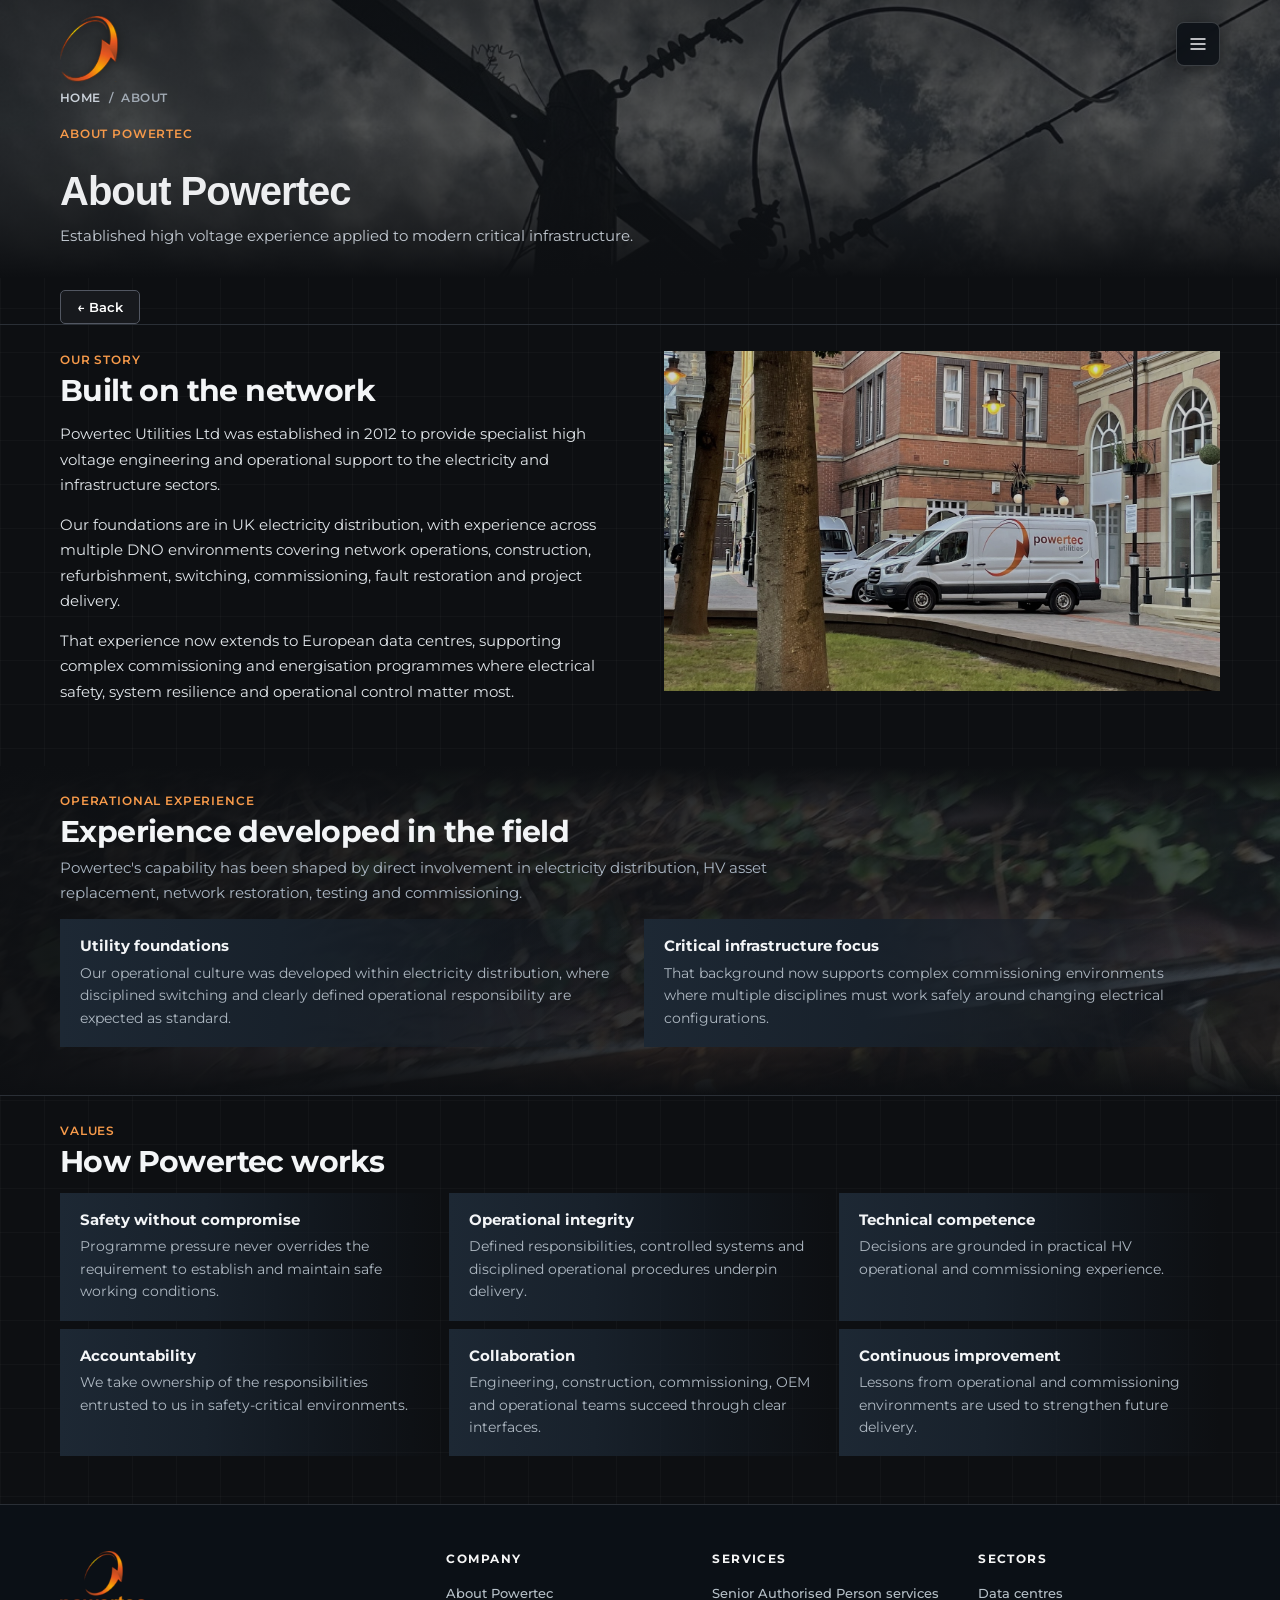
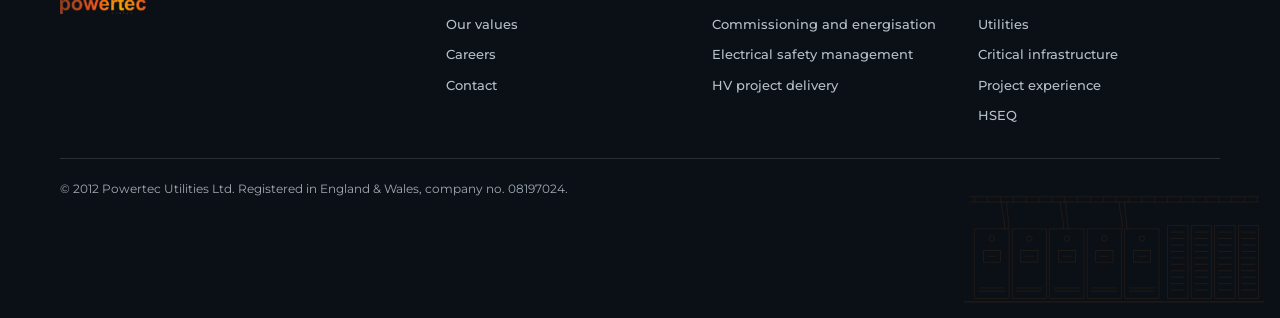
==== about.html @ 626e12c9 "Add files via upload" ====
<!DOCTYPE html>

<html lang="en-GB">
<head>
<meta charset="utf-8"/>
<meta content="width=device-width, initial-scale=1, viewport-fit=cover" name="viewport"/>
<title>About | Powertec Utilities Ltd</title>
<meta content="Powertec Utilities Ltd company profile, and values." name="description"/>
<meta content="#0D0F12" name="theme-color"/>
<link href="favicon.png" rel="icon" type="image/png"/>
<link href="https://fonts.googleapis.com" rel="preconnect"/>
<link crossorigin="" href="https://fonts.gstatic.com" rel="preconnect"/>
<link href="https://fonts.googleapis.com/css2?family=Montserrat:wght@400;500;600;700;800&amp;family=JetBrains+Mono:wght@500;700&amp;display=swap" rel="stylesheet"/>
<link href="styles.css?v=3" rel="stylesheet"/>
</head>
<body class="biz" data-page="biz-about">
<header class="site-head"><div class="wrap">
<a aria-label="Powertec home page" class="site-mark" href="index.html"><img alt="Powertec" src="mark.png"/></a>
<button aria-controls="menu" aria-expanded="false" aria-label="Open menu" class="menu-btn" id="openMenu"><svg fill="none" stroke="currentColor" stroke-width="2" viewbox="0 0 24 24"><path d="M3 6h18M3 12h18M3 18h18"></path></svg></button>
</div></header>
<div aria-label="Menu" class="menu" hidden="" id="menu" role="dialog">
<div class="top"><a aria-label="Powertec home page" class="site-mark" href="index.html"><img alt="Powertec" src="mark.png"/></a><button aria-label="Close menu" class="menu-btn" id="closeMenu"><svg fill="none" stroke="currentColor" stroke-width="2" viewbox="0 0 24 24"><path d="M5 5l14 14M19 5L5 19"></path></svg></button></div>
<nav aria-label="Main navigation"><a class="menu-primary" href="index.html">Home</a><details class="menu-group" open=""><summary>About<span aria-hidden="true" class="menu-chevron">⌄</span></summary><div class="menu-subitems"><a aria-current="page" class="menu-sub-link" href="about.html">About Powertec</a><a class="menu-sub-link" href="about.html#values">Our values</a></div></details><details class="menu-group"><summary>Services<span aria-hidden="true" class="menu-chevron">⌄</span></summary><div class="menu-subitems"><a class="menu-sub-link" href="services.html">All services</a><a class="menu-sub-link" href="services.html#sap">Senior Authorised Person services</a><a class="menu-sub-link" href="services.html#commissioning">Commissioning and energisation</a><a class="menu-sub-link" href="services.html#safety">Electrical safety management</a><a class="menu-sub-link" href="services.html#projects">HV project delivery</a></div></details><details class="menu-group"><summary>Sectors<span aria-hidden="true" class="menu-chevron">⌄</span></summary><div class="menu-subitems"><a class="menu-sub-link" href="sectors.html">Sector overview</a><a class="menu-sub-link" href="data-centres.html">Data centres and critical infrastructure</a><a class="menu-sub-link" href="utilities.html">Utilities and infrastructure</a></div></details><a class="menu-primary" href="projects.html">Project experience</a><a class="menu-primary" href="hseq.html">HSEQ</a><a class="menu-primary" href="careers.html">Careers</a><a class="menu-primary" href="contact.html">Contact</a></nav>
<p class="note">Powertec Utilities Ltd</p>
</div>
<section class="hero" style="--photo:url('overhead-01.jpg')"><span aria-hidden="true" class="orb"></span><div class="wrap">
<nav class="crumbs"><a href="index.html">Home</a><span>/</span><span>About</span></nav>
<div class="kicker orange">About Powertec</div>
<h1>About Powertec</h1>
<p class="lead">Established high voltage experience applied to modern critical infrastructure.</p>
</div></section>
<main><div class="wrap universal-back"><button aria-label="Go back to the previous page" class="back-nav" id="pageBack" type="button">← Back</button></div><section class="block"><div class="wrap"><div class="biz-split">
<div><div class="registers-intro"><div><div class="eyebrow">Our story</div><h2>Built on the network</h2></div></div>
<div class="prose"><p>Powertec Utilities Ltd was established in 2012 to provide specialist high voltage engineering and operational support to the electricity and infrastructure sectors.</p>
<p>Our foundations are in UK electricity distribution, with experience across multiple DNO environments covering network operations, construction, refurbishment, switching, commissioning, fault restoration and project delivery.</p>
<p>That experience now extends to European data centres, supporting complex commissioning and energisation programmes where electrical safety, system resilience and operational control matter most.</p></div></div>
<div><figure class="photo-band biz-photo"><img alt="Powertec Utilities vehicle on location" loading="lazy" src="brand-van.jpg"/></figure></div></div></div></section><section class="block bgfade-sec" data-bg="dno-m02.jpg,dno-n02.jpg,dno-m03.jpg,dno-n09.jpg,dno-m05.jpg"><div class="wrap"><div class="registers-intro"><div><div class="eyebrow">Operational experience</div><h2>Experience developed in the field</h2><p>Powertec's capability has been shaped by direct involvement in electricity distribution, HV asset replacement, network restoration, testing and commissioning.</p></div></div><div class="biz-grid c2"><article class="panel"><h3>Utility foundations</h3><p>Our operational culture was developed within electricity distribution, where disciplined switching and clearly defined operational responsibility are expected as standard.</p></article><article class="panel"><h3>Critical infrastructure focus</h3><p>That background now supports complex commissioning environments where multiple disciplines must work safely around changing electrical configurations.</p></article></div></div></section><div id="values"></div><section class="block"><div class="wrap"><div class="registers-intro"><div><div class="eyebrow">Values</div><h2>How Powertec works</h2></div></div><div class="biz-grid c3"><article class="panel"><h3>Safety without compromise</h3><p>Programme pressure never overrides the requirement to establish and maintain safe working conditions.</p></article><article class="panel"><h3>Operational integrity</h3><p>Defined responsibilities, controlled systems and disciplined operational procedures underpin delivery.</p></article><article class="panel"><h3>Technical competence</h3><p>Decisions are grounded in practical HV operational and commissioning experience.</p></article><article class="panel"><h3>Accountability</h3><p>We take ownership of the responsibilities entrusted to us in safety-critical environments.</p></article><article class="panel"><h3>Collaboration</h3><p>Engineering, construction, commissioning, OEM and operational teams succeed through clear interfaces.</p></article><article class="panel"><h3>Continuous improvement</h3><p>Lessons from operational and commissioning environments are used to strengthen future delivery.</p></article></div></div></section></main>
<footer class="site-foot"><div class="wrap">
<a aria-label="Powertec home page" class="foot-brand" href="index.html"><img alt="Powertec" src="logo-stack.png"/></a>
<div class="foot-links">
<div class="foot-col"><h3>Company</h3><a href="about.html">About Powertec</a><a href="about.html#values">Our values</a><a href="careers.html">Careers</a><a href="contact.html">Contact</a></div>
<div class="foot-col"><h3>Services</h3><a href="services.html#sap">Senior Authorised Person services</a><a href="services.html#commissioning">Commissioning and energisation</a><a href="services.html#safety">Electrical safety management</a><a href="services.html#projects">HV project delivery</a></div>
<div class="foot-col"><h3>Sectors</h3><a href="data-centres.html">Data centres</a><a href="utilities.html">Utilities</a><a href="sectors.html">Critical infrastructure</a><a href="projects.html">Project experience</a><a href="hseq.html">HSEQ</a></div>
</div>
<p class="foot-legal">© 2012 Powertec Utilities Ltd. Registered in England &amp; Wales, company no. 08197024.</p>
</div></footer>
<script src="site.js?v=3"></script>
</body>
</html>
---- styles.css ----
/* Powertec Isolation Control — shared styles
   Matches the Powertec Utilities site: dark charcoal-navy ground, photo backdrops that phase in, logo phase-in on the front page, copper-orange accent,
   bold uppercase headings, square menu button, bordered cards, uppercase footer nav. */
:root{
  --bg:#0B1016; --bg2:#10161E; --card:#141B24; --card2:#18212B; --line:#28313C; --line2:#3A4552;
  --text:#F3F5F7; --muted:#AEB6C0; --dim:#7D8792;
  --orange:#F58220; --orange2:#E07024; --orange-ink:#F79A4A; --orange-soft:rgba(245,130,32,.12);
  --good:#5FC98B; --good-soft:rgba(95,201,139,.12);
  --warn:#F2C14E; --warn-soft:rgba(242,193,78,.12);
  --crit:#FF7A70; --crit-soft:rgba(255,122,112,.12);
  --idle:#9AA3AD; --idle-soft:rgba(154,163,173,.12);
  --head:"Montserrat","Helvetica Neue",Helvetica,Arial,sans-serif;
  --body:"Montserrat","Helvetica Neue",Helvetica,Arial,sans-serif;
  --mono:ui-monospace,"SFMono-Regular",Menlo,Consolas,monospace;
  color-scheme:dark;
}
*{box-sizing:border-box}
html{-webkit-text-size-adjust:100%}
body{margin:0;background:var(--bg);color:var(--text);font-family:var(--body);font-size:16px;line-height:1.6}
img{max-width:100%;display:block}
a{color:inherit}
:focus-visible{outline:2px solid var(--orange);outline-offset:3px}
.wrap{max-width:1200px;margin:0 auto;padding-left:max(20px,env(safe-area-inset-left,0px));padding-right:max(20px,env(safe-area-inset-right,0px))}
h1,h2,h3{font-family:var(--head);font-weight:700;text-transform:uppercase;letter-spacing:.01em;line-height:1.08;margin:0;text-wrap:balance}
h1{font-size:clamp(34px,6vw,64px)}
h2{font-size:clamp(26px,3.6vw,38px)}
h3{font-size:19px;line-height:1.25}
p{margin:0}
.eyebrow{font-size:15px;font-weight:700;letter-spacing:.06em;text-transform:uppercase;color:var(--orange)}
.sub{font-size:clamp(19px,2.2vw,24px);font-weight:700;line-height:1.35;margin-top:22px;max-width:30ch}
.lead{color:var(--muted);max-width:60ch;margin-top:14px;font-size:17px}
.mono{font-family:var(--mono);font-size:14px;font-variant-numeric:tabular-nums}

/* header */
.site-head{position:absolute;top:0;left:0;right:0;z-index:20;padding-top:env(safe-area-inset-top,0px)}
.site-head .wrap{display:flex;justify-content:space-between;align-items:center;padding-block:22px}
.site-head .mark{width:64px;height:auto}
.menu-btn{width:56px;height:56px;display:grid;place-items:center;background:rgba(11,16,22,.82);border:1.5px solid var(--line2);cursor:pointer;color:var(--orange)}
.menu-btn:hover{border-color:var(--orange)}
.menu-btn svg{width:22px;height:22px}

/* full-screen menu */
.menu{position:fixed;inset:0;z-index:50;background:rgba(8,12,17,.97);display:flex;flex-direction:column;padding:calc(22px + env(safe-area-inset-top,0px)) max(20px,env(safe-area-inset-right,0px)) calc(28px + env(safe-area-inset-bottom,0px)) max(20px,env(safe-area-inset-left,0px));overflow-y:auto}
.menu[hidden]{display:none}
.menu .top{display:flex;justify-content:space-between;align-items:center;max-width:1200px;width:100%;margin:0 auto}
.menu .top img{width:64px}
.menu nav{max-width:1200px;width:100%;margin:40px auto 0;display:flex;flex-direction:column}
.menu nav a{display:flex;justify-content:space-between;align-items:baseline;gap:16px;text-decoration:none;font:700 clamp(22px,4vw,34px)/1.2 var(--head);text-transform:uppercase;padding:16px 0;border-bottom:1px solid var(--line)}
.menu nav a small{font:600 13px var(--mono);color:var(--dim);letter-spacing:.06em}
.menu nav a:hover,.menu nav a[aria-current="page"]{color:var(--orange)}
.menu .note{max-width:1200px;width:100%;margin:28px auto 0;color:var(--dim);font-size:14px}

/* hero */
.hero{position:relative;overflow:hidden;padding-top:calc(140px + env(safe-area-inset-top,0px));padding-bottom:72px;
  background:
    radial-gradient(120% 70% at 110% 20%,rgba(245,130,32,.16),transparent 55%),
    radial-gradient(60% 50% at -10% 100%,rgba(245,130,32,.08),transparent 60%),
    repeating-linear-gradient(90deg,rgba(255,255,255,.025) 0 2px,transparent 2px 46px),
    linear-gradient(180deg,#0E141B 0%,#0B1016 100%)}
.hero::after{content:"";position:absolute;right:-180px;top:40px;width:620px;height:620px;border-radius:50%;border:2px solid rgba(245,130,32,.18);border-left-color:transparent;border-bottom-color:transparent;transform:rotate(-20deg);pointer-events:none}
.hero .wrap{position:relative;z-index:1}
.hero.home{padding-top:calc(120px + env(safe-area-inset-top,0px));min-height:auto}
.hero .biglogo{width:min(300px,62vw);margin-bottom:40px}
.cta{display:flex;flex-direction:column;gap:16px;margin-top:34px;max-width:360px}
.btn{display:flex;align-items:center;justify-content:center;gap:14px;text-decoration:none;font:700 15px var(--head);letter-spacing:.05em;text-transform:uppercase;padding:16px 22px;border:1.5px solid transparent;cursor:pointer}
.btn.primary{background:linear-gradient(180deg,#F08A35,#D0681F);color:#fff}
.btn.primary:hover{background:linear-gradient(180deg,#F79745,#DC7428)}
.btn.ghost{border-color:var(--line2);color:var(--text);background:rgba(11,16,22,.5)}
.btn.ghost:hover{border-color:var(--orange)}
.btn svg{width:20px;height:20px;flex:none}
.chev{display:block;width:28px;margin:42px auto 0;color:var(--muted)}
.crumbs{display:flex;flex-wrap:wrap;gap:8px;font-size:13px;font-weight:700;letter-spacing:.06em;text-transform:uppercase;color:var(--dim);margin-bottom:18px}
.crumbs a{text-decoration:none;color:var(--muted)}
.crumbs a:hover{color:var(--orange)}

/* sections + cards */
section.block{padding-block:72px;border-top:1px solid var(--line)}
section.block.alt{background:var(--bg2)}
.block-head{margin-bottom:36px}
.block-head h2{margin-top:10px}
.cards{display:grid;grid-template-columns:repeat(2,minmax(0,1fr));gap:20px}
.card{background:var(--card);border:1px solid var(--line);padding:30px;display:grid;grid-template-columns:auto minmax(0,1fr);gap:24px;text-decoration:none;transition:border-color .2s}
a.card:hover{border-color:var(--orange)}
.card .ico{width:64px;height:64px;color:var(--orange)}
.card h3{margin-bottom:12px}
.card p{color:var(--muted);font-size:15px}
.card .more{display:inline-flex;align-items:center;gap:12px;margin-top:18px;color:var(--orange);font:700 14px var(--head);letter-spacing:.06em;text-transform:uppercase}
.card .more svg{width:20px}
.card .n{font:600 13px var(--mono);color:var(--dim);margin-top:6px}
.trio{display:grid;grid-template-columns:repeat(4,minmax(0,1fr));gap:20px}
.trio div{text-align:center}
.trio svg{width:56px;height:56px;color:var(--orange);margin:0 auto 14px}
.trio b{display:block;font:700 14px var(--head);letter-spacing:.06em;text-transform:uppercase}
.trio p{color:var(--muted);font-size:14px;margin-top:6px}
.stats{display:grid;grid-template-columns:repeat(3,minmax(0,1fr));gap:0;border:1px solid var(--line);margin-top:44px;background:rgba(20,27,36,.6)}
.stats div{padding:20px 22px;border-right:1px solid var(--line);border-bottom:1px solid var(--line)}
.stats div:nth-child(3n){border-right:0}
.stats div:nth-last-child(-n+3){border-bottom:0}
.stats b{display:block;font:700 34px var(--head);font-variant-numeric:tabular-nums;color:var(--text)}
.stats b.hot{color:var(--orange)}
.stats span{font-size:13px;font-weight:700;letter-spacing:.05em;text-transform:uppercase;color:var(--muted)}
.example{display:inline-block;margin-top:18px;font-size:12px;font-weight:700;letter-spacing:.08em;text-transform:uppercase;color:var(--warn);border:1px solid rgba(242,193,78,.4);padding:5px 10px}

/* trackers */
.toolbar{display:flex;flex-wrap:wrap;gap:12px;align-items:center;margin-bottom:16px}
.search{flex:1 1 260px;min-width:0;display:flex;align-items:center;gap:10px;background:var(--card);border:1px solid var(--line2);padding:12px 14px}
.search:focus-within{border-color:var(--orange)}
.search svg{width:18px;color:var(--dim);flex:none}
.search input{flex:1;min-width:0;background:transparent;border:0;outline:0;color:var(--text);font:500 15px var(--body)}
.search input::placeholder{color:var(--dim)}
.filters{display:flex;flex-wrap:wrap;gap:8px}
.filters button{background:transparent;color:var(--muted);border:1px solid var(--line2);padding:9px 14px;font:700 12px var(--head);letter-spacing:.06em;text-transform:uppercase;cursor:pointer}
.filters button[aria-pressed="true"]{background:var(--orange);border-color:var(--orange);color:#fff}
.count{color:var(--dim);font-size:13px;font-weight:700;letter-spacing:.05em;text-transform:uppercase;margin-bottom:10px}
.tablebox{border:1px solid var(--line);overflow-x:auto;background:var(--card)}
table{width:100%;border-collapse:collapse;font-size:15px}
th{text-align:left;font:700 12px var(--head);letter-spacing:.08em;text-transform:uppercase;color:var(--orange);background:var(--card2);padding:14px 16px;white-space:nowrap;border-bottom:1px solid var(--line)}
td{padding:14px 16px;border-top:1px solid var(--line);vertical-align:top;color:var(--muted)}
td:first-child a{color:var(--text);font-weight:700;text-decoration:none}
tbody tr{cursor:pointer}
tbody tr:hover td{background:rgba(245,130,32,.06)}
td.go{text-align:right;white-space:nowrap}
td.go span{color:var(--orange);font:700 13px var(--head);letter-spacing:.06em;text-transform:uppercase}
.empty{text-align:center;padding:32px;color:var(--dim)}
.chip{display:inline-flex;align-items:center;gap:7px;font:700 12px var(--head);letter-spacing:.05em;text-transform:uppercase;padding:4px 10px;white-space:nowrap;border:1px solid currentColor}
.chip::before{content:"";width:7px;height:7px;border-radius:50%;background:currentColor}
.s-good{color:var(--good);background:var(--good-soft)}
.s-hot{color:var(--orange-ink);background:var(--orange-soft)}
.s-warn{color:var(--warn);background:var(--warn-soft)}
.s-crit{color:var(--crit);background:var(--crit-soft)}
.s-idle{color:var(--idle);background:var(--idle-soft)}
.sys{font:700 12px var(--mono);padding:2px 7px;border:1px solid currentColor}
.sys.hv{color:var(--crit)} .sys.lv{color:#7DB7F0}

/* record */
.rec-head{display:flex;justify-content:space-between;align-items:flex-start;gap:18px;flex-wrap:wrap}
.rec-id{font:700 15px var(--mono);color:var(--orange);margin-bottom:10px}
.rec-grid{display:grid;grid-template-columns:minmax(0,1.6fr) minmax(0,1fr);gap:24px}
.fields{display:grid;grid-template-columns:repeat(2,minmax(0,1fr));border:1px solid var(--line);background:var(--card);margin:0}
.field{padding:16px 20px;border-bottom:1px solid var(--line);min-width:0}
.field:nth-child(odd){border-right:1px solid var(--line)}
.field.wide{grid-column:1/-1;border-right:0}
.field dt{font:700 12px var(--head);letter-spacing:.08em;text-transform:uppercase;color:var(--orange)}
.field dd{margin:6px 0 0;color:var(--text);overflow-wrap:anywhere}
.side{display:flex;flex-direction:column;gap:20px}
.panel{background:var(--card);border:1px solid var(--line);padding:22px}
.panel h3{font-size:15px;margin-bottom:14px;color:var(--orange)}
.panel p{color:var(--muted);font-size:15px}
.links{display:flex;flex-wrap:wrap;gap:8px}
.links a,.links span{font:600 13px var(--mono);text-decoration:none;border:1px solid var(--line2);padding:6px 10px;color:var(--text)}
.links a:hover{border-color:var(--orange);color:var(--orange)}
.links span{color:var(--dim)}
.log{list-style:none;margin:0;padding:0;display:flex;flex-direction:column;gap:14px}
.log li{display:grid;grid-template-columns:auto minmax(0,1fr);gap:14px;font-size:15px;color:var(--muted)}
.log time{font:600 13px var(--mono);color:var(--orange-ink);white-space:nowrap;padding-top:2px}
.hooktag{border:1.5px dashed var(--orange);background:var(--orange-soft);padding:16px}
.hooktag b{display:block;font:700 12px var(--mono);letter-spacing:.12em;color:var(--orange);margin-bottom:8px}
.hooktag div{display:flex;justify-content:space-between;gap:10px;padding-block:6px;border-top:1px dotted var(--line2);font-size:14px}
.hooktag div span:first-child{color:var(--muted)}
.back{display:inline-flex;align-items:center;gap:10px;margin-top:32px;color:var(--orange);text-decoration:none;font:700 14px var(--head);letter-spacing:.06em;text-transform:uppercase}

/* schematic */
.sld{border:1px solid var(--line);background:var(--card);overflow-x:auto}
.sld svg{display:block;min-width:760px;width:100%;height:auto}
.sld .w{stroke:#D6DCE2;fill:none;stroke-width:1.6}
.sld .bus{stroke:var(--orange);stroke-width:5;stroke-linecap:round}
.sld .bx,.sld .cb{fill:var(--card);stroke:#D6DCE2;stroke-width:1.6}
.sld .ld{fill:var(--card2);stroke:var(--dim);stroke-width:1.2;stroke-dasharray:4 3}
.sld text{fill:var(--text);font-family:var(--body);font-size:12px}
.sld .t-q{fill:var(--muted);font-size:11px}
.sld .t-b{font-weight:700;font-size:13px}
.legend{display:flex;flex-wrap:wrap;gap:22px;margin-top:16px;color:var(--muted);font-size:14px}
.legend span{display:inline-flex;align-items:center;gap:10px}

/* implementation plan */
.barbox{overflow-x:auto;margin-bottom:36px}
.phasebar{display:grid;grid-template-columns:repeat(9,minmax(112px,1fr));border:1px solid var(--line);background:var(--card)}
.phasebar a{display:flex;flex-direction:column;gap:4px;padding:16px;text-decoration:none;border-right:1px solid var(--line);position:relative}
.phasebar a:last-child{border-right:0}
.phasebar a::after{content:"";position:absolute;left:0;right:0;bottom:0;height:3px;background:var(--orange);opacity:.35}
.phasebar a:hover::after{opacity:1}
.phasebar b{font:700 26px var(--head);color:var(--orange);line-height:1}
.phasebar span{font:700 13px var(--head);letter-spacing:.05em;text-transform:uppercase}
.phasebar small{font:600 12px var(--mono);color:var(--dim)}
.phases{display:flex;flex-direction:column;gap:20px}
.phase{display:grid;grid-template-columns:88px minmax(0,1fr);background:var(--card);border:1px solid var(--line);scroll-margin-top:24px}
.pnum{display:flex;align-items:flex-start;justify-content:center;padding-top:24px;font:700 44px var(--head);color:var(--orange);border-right:1px solid var(--line);background:var(--card2)}
.pbody{padding:24px 28px;min-width:0}
.pmeta{display:flex;flex-wrap:wrap;gap:8px 20px;font:600 13px var(--mono);color:var(--dim);margin-bottom:8px}
.pbody h3{font-size:22px}
.aim{color:var(--text);margin-top:8px;font-size:17px}
.pcols{display:grid;grid-template-columns:minmax(0,1.6fr) minmax(0,1fr);gap:28px;margin-top:20px}
.pcols h4{margin:0 0 10px;font:700 12px var(--head);letter-spacing:.08em;text-transform:uppercase;color:var(--orange)}
.pcols ul{margin:0;padding:0;list-style:none;display:flex;flex-direction:column;gap:8px}
.pcols li{position:relative;padding-left:18px;color:var(--muted);font-size:15px}
.pcols li::before{content:"";position:absolute;left:0;top:.62em;width:8px;height:2px;background:var(--orange)}
.gate{margin-top:20px;padding:14px 16px;border:1px solid rgba(245,130,32,.4);background:var(--orange-soft);color:var(--text);font-size:15px}
.gate b{display:block;font:700 12px var(--head);letter-spacing:.1em;text-transform:uppercase;color:var(--orange);margin-bottom:4px}
.ready-head{display:flex;justify-content:space-between;align-items:center;gap:16px;flex-wrap:wrap;margin-bottom:16px}
#readyCount{font:700 14px var(--head);letter-spacing:.06em;text-transform:uppercase;color:var(--muted)}
#readyCount.done{color:var(--good)}
.checks{list-style:none;margin:0;padding:0;display:grid;grid-template-columns:repeat(2,minmax(0,1fr));gap:10px}
.checks label{display:flex;gap:14px;align-items:flex-start;background:var(--card);border:1px solid var(--line);padding:14px 16px;cursor:pointer}
.checks label:hover{border-color:var(--line2)}
.checks input{width:20px;height:20px;margin:2px 0 0;accent-color:var(--orange);flex:none}
.checks input:checked + span{color:var(--muted);text-decoration:line-through;text-decoration-color:var(--orange)}
.two{display:grid;grid-template-columns:repeat(2,minmax(0,1fr));gap:36px}
.tablebox.plain tbody tr{cursor:default}
.tablebox.plain tbody tr:hover td{background:none}
@media (max-width:820px){.two{grid-template-columns:1fr}.pcols{grid-template-columns:1fr;gap:18px}.checks{grid-template-columns:1fr}}
@media (max-width:640px){.phase{grid-template-columns:1fr}.pnum{justify-content:flex-start;padding:14px 20px;border-right:0;border-bottom:1px solid var(--line);font-size:30px}.pbody{padding:20px}}

/* system procedure */
.steps-list{list-style:none;margin:0;padding:0;display:flex;flex-direction:column;gap:12px}
.steps-list li{display:grid;grid-template-columns:32px minmax(0,1fr);gap:12px;color:var(--muted);font-size:15px;padding-left:0}
.steps-list li::before{content:none}
.sn{display:grid;place-items:center;width:28px;height:28px;border:1.5px solid var(--orange);color:var(--orange);font:700 13px var(--mono)}
.site-note{color:var(--text);font-size:15px;border-left:3px solid var(--orange);padding:4px 0 4px 14px}
.routines{display:grid;grid-template-columns:repeat(3,minmax(0,1fr));gap:20px}
.mini{margin:0;padding-left:20px;display:flex;flex-direction:column;gap:8px;color:var(--muted);font-size:15px}
.mini li::marker{color:var(--orange);font-weight:700}
.plink{color:var(--orange);font-family:var(--mono);text-decoration:none;border-bottom:1px solid currentColor}
@media (max-width:980px){.routines{grid-template-columns:repeat(2,minmax(0,1fr))}}
@media (max-width:640px){.routines{grid-template-columns:1fr}}

/* footer */
.site-foot{border-top:1px solid var(--line);padding-block:28px calc(28px + env(safe-area-inset-bottom,0px));background:var(--bg)}
.site-foot .wrap{display:flex;justify-content:space-between;align-items:center;gap:20px;flex-wrap:wrap}
.foot-brand{display:flex;align-items:center;gap:10px;text-decoration:none}
.foot-brand img{width:38px}
.foot-brand b{font:700 20px var(--head);color:var(--orange);letter-spacing:-.01em;line-height:1}
.foot-brand small{display:block;font-size:11px;color:var(--muted);font-weight:600}
.foot-nav{display:flex;flex-wrap:wrap;gap:6px 22px}
.foot-nav a{text-decoration:none;font:700 12px var(--head);letter-spacing:.06em;text-transform:uppercase;color:var(--muted)}
.foot-nav a:hover{color:var(--orange)}
.foot-legal{width:100%;color:var(--dim);font-size:12px;padding-top:14px;border-top:1px solid var(--line)}

@media (max-width:820px){
  .cards{grid-template-columns:1fr}
  .trio{grid-template-columns:repeat(2,minmax(0,1fr));row-gap:30px}
  .rec-grid{grid-template-columns:1fr}
  .stats{grid-template-columns:repeat(2,minmax(0,1fr))}
  .stats div{border-right:1px solid var(--line)!important;border-bottom:1px solid var(--line)!important}
  .stats div:nth-child(2n){border-right:0!important}
  .stats div:nth-last-child(-n+2){border-bottom:0!important}
}
@media (max-width:640px){
  .card{grid-template-columns:1fr;gap:16px;padding:24px}
  .fields{grid-template-columns:1fr}
  .field:nth-child(odd){border-right:0}
  .tablebox{border:0;background:none;overflow:visible}
  table,thead,tbody,tr,td{display:block}
  thead{display:none}
  tbody{display:grid;gap:12px}
  tbody tr{background:var(--card);border:1px solid var(--line);padding:12px 16px}
  td{border:0;padding:5px 0;display:grid;grid-template-columns:112px minmax(0,1fr);gap:10px}
  td::before{content:attr(data-label);font:700 11px var(--head);letter-spacing:.08em;text-transform:uppercase;color:var(--orange);padding-top:3px}
  td.go{text-align:left;grid-template-columns:1fr;padding-top:8px}
  td.go::before{content:none}
  tbody tr:hover td{background:none}
}
@media (prefers-reduced-motion:reduce){*{transition:none!important}}

/* =========================================================
   PHOTOS AND PHASE-IN (as on the Powertec Utilities site)
   Each page sets its own photo through --photo. The photo fades in behind a dark
   gradient; on the front page the logo, headline and text then phase in one after another.
   ========================================================= */
.hero{--photo:url("hero.jpg")}
body[data-page="keys"] .hero,body[data-page="info"] .hero{--photo:url("banner-keys.jpg")}
body[data-page="ptw"] .hero,body[data-page="sft"] .hero,body[data-page="record"] .hero{--photo:url("banner-permits.jpg")}
body[data-page="loa"] .hero,body[data-page="cp"] .hero{--photo:url("banner-substation.jpg")}
body[data-page="procedure"] .hero,body[data-page="schematic"] .hero{--photo:url("banner-network.jpg")}
.hero::before{content:"";position:absolute;inset:0;background:var(--photo) center right/cover no-repeat;z-index:0;
  -webkit-mask-image:linear-gradient(90deg,transparent 0%,rgba(0,0,0,.35) 30%,#000 70%);mask-image:linear-gradient(90deg,transparent 0%,rgba(0,0,0,.35) 30%,#000 70%);
  opacity:.55;animation:photoIn 2.2s ease-out both}
.hero.home::before{opacity:.7}
.hero::after{z-index:0}
@keyframes photoIn{from{opacity:0;transform:scale(1.08)}to{transform:scale(1)}}
@keyframes phaseIn{from{opacity:0;transform:translateY(16px)}to{opacity:1;transform:none}}
@keyframes logoIn{0%{opacity:0;transform:scale(.88) rotate(-6deg);filter:blur(8px) drop-shadow(0 0 0 rgba(245,130,32,0))}60%{opacity:1;filter:blur(0) drop-shadow(0 0 28px rgba(245,130,32,.55))}100%{opacity:1;transform:none;filter:drop-shadow(0 0 14px rgba(245,130,32,.25))}}
.hero .biglogo{animation:logoIn 1.6s cubic-bezier(.2,.7,.2,1) both}
.hero.home h1{animation:phaseIn .9s .9s ease-out both}
.hero.home .sub{animation:phaseIn .9s 1.15s ease-out both}
.hero.home .lead{animation:phaseIn .9s 1.35s ease-out both}
.hero.home .cta{animation:phaseIn .9s 1.55s ease-out both}
.hero.home .stats,.hero.home .example{animation:phaseIn .9s 1.75s ease-out both}
.hero:not(.home) .wrap>*{animation:phaseIn .8s ease-out both}
.hero:not(.home) .wrap>*:nth-child(2){animation-delay:.12s}
.hero:not(.home) .wrap>*:nth-child(3){animation-delay:.24s}
.hero:not(.home) .wrap>*:nth-child(4){animation-delay:.36s}
.site-head .mark{animation:phaseIn .8s ease-out both}
@media (max-width:640px){.hero::before{-webkit-mask-image:linear-gradient(180deg,#000 0%,rgba(0,0,0,.45) 55%,rgba(0,0,0,.15) 100%);mask-image:linear-gradient(180deg,#000 0%,rgba(0,0,0,.45) 55%,rgba(0,0,0,.15) 100%);opacity:.45}}
@media (prefers-reduced-motion:reduce){.hero::before,.hero .biglogo,.hero .wrap>*,.hero.home *,.site-head .mark{animation:none!important}}

/* =========================================================
   NEW SAFETY DOCUMENT FORM AND CP CONTACT CARD
   ========================================================= */
body[data-page="new"] .hero{--photo:url("banner-permits.jpg")}
.btn.small{padding:11px 16px;font-size:13px}
.docform{display:flex;flex-direction:column;gap:20px;max-width:980px}
.fgroup{background:var(--card);border:1px solid var(--line);padding:24px}
.fgroup>h3{font-size:16px;color:var(--orange);margin-bottom:18px}
.fgrid{display:grid;grid-template-columns:repeat(2,minmax(0,1fr));gap:18px}
.f{display:flex;flex-direction:column;gap:8px;min-width:0}
.f.wide,.cpcard.wide{grid-column:1/-1}
.f>span{font:700 12px var(--head);letter-spacing:.08em;text-transform:uppercase;color:var(--text)}
.f>span small{display:block;font:500 12px var(--body);letter-spacing:0;text-transform:none;color:var(--dim);margin-top:4px}
.f select,.f textarea{width:100%;min-width:0;background:var(--bg2);color:var(--text);border:1px solid var(--line2);padding:13px 40px 13px 14px;font:500 15px var(--body);border-radius:0;-webkit-appearance:none;appearance:none}
.f select{background-image:linear-gradient(45deg,transparent 50%,var(--orange) 50%),linear-gradient(135deg,var(--orange) 50%,transparent 50%);background-position:calc(100% - 20px) 50%,calc(100% - 14px) 50%;background-size:6px 6px;background-repeat:no-repeat}
.f textarea{padding-right:14px;resize:vertical}
.f select:focus,.f textarea:focus{outline:none;border-color:var(--orange)}
.f select option:disabled{color:#6b7480}
.addrow{display:flex;gap:10px}
.addrow select{flex:1}
.picked{list-style:none;margin:0;padding:0;display:flex;flex-direction:column;gap:8px}
.picked:empty{display:none}
.picked li{display:flex;align-items:center;gap:10px;background:var(--bg2);border:1px solid var(--line);border-left:3px solid var(--orange);padding:10px 12px;font-size:14px;color:var(--muted)}
.picked li .mono{color:var(--text)}
.picked li button{margin-left:auto;background:none;border:1px solid var(--line2);color:var(--muted);width:30px;height:30px;font-size:18px;cursor:pointer;flex:none}
.picked li button:hover{border-color:var(--crit);color:var(--crit)}
.errors{border:1px solid var(--crit);background:var(--crit-soft);padding:16px 18px;color:var(--text)}
.errors ul{margin:8px 0 0;padding-left:20px}
.formfoot{display:flex;gap:12px;flex-wrap:wrap}
.formfoot .btn{min-width:220px}
.hint{color:var(--dim);font-size:13px}
.saved{margin-top:18px;border:1px solid var(--good);background:var(--good-soft);padding:12px 16px;color:var(--text);font-size:15px;max-width:70ch}
.cpcard{background:var(--bg2);border:1px solid var(--line);border-left:3px solid var(--orange);padding:16px}
.cpc-head{display:flex;justify-content:space-between;align-items:flex-start;gap:12px}
.cpc-head b{display:block;font:700 18px var(--head);text-transform:uppercase;margin-top:2px}
.cpc-head span{color:var(--muted);font-size:14px}
.cpc-role{font:700 12px var(--head);letter-spacing:.08em;color:var(--orange)}
.cpc-role .mono{font-size:12px;color:var(--orange)}
.cpc-lines{display:grid;gap:8px;margin:14px 0}
.cpc-lines a{display:flex;justify-content:space-between;gap:12px;text-decoration:none;border:1px solid var(--line);padding:10px 12px;background:var(--card)}
.cpc-lines a:hover{border-color:var(--orange)}
.cpc-lines span{font:700 11px var(--head);letter-spacing:.1em;text-transform:uppercase;color:var(--dim);padding-top:2px}
.cpc-lines b{font-size:13px;overflow-wrap:anywhere;text-align:right}
.cppanel{border-color:rgba(245,130,32,.5)}
@media (max-width:640px){.fgrid{grid-template-columns:1fr}.fgroup{padding:18px}.addrow{flex-direction:column}.formfoot .btn{width:100%}}
[hidden]{display:none!important}
.picked li .mono{white-space:nowrap}

/* =========================================================
   FRONT PAGE AND HEADER, matched to the live Powertec Utilities site
   Header: swoosh + "powertec / utilities Ltd" lockup left, square menu right.
   Hero: full-bleed photo, clear, with a dark gradient only where the words sit.
   ========================================================= */
.lockup{display:flex;align-items:center;gap:10px;text-decoration:none}
.site-head .lockup .mark{width:58px;height:auto}
.lockup-text{display:flex;flex-direction:column;line-height:1}
.lockup-text b{font:700 30px/1 Arial,"Helvetica Neue",Helvetica,sans-serif;letter-spacing:-.025em;background:linear-gradient(90deg,#C8501A 0%,#E8641E 45%,#F58220 70%,#FBA234 100%);-webkit-background-clip:text;background-clip:text;color:transparent}
.lockup-text small{align-self:flex-end;font:700 17px/1 Arial,"Helvetica Neue",Helvetica,sans-serif;color:#D4D7DB;margin-top:4px;letter-spacing:.01em}
.site-head .lockup{animation:phaseIn .9s ease-out both}
body:not([data-page="home"]) .lockup-text{display:none}

.hero.home{min-height:min(100vh,980px);display:flex;align-items:flex-end;padding-top:calc(170px + env(safe-area-inset-top,0px));padding-bottom:56px}
.hero.home::before{opacity:1;-webkit-mask-image:none;mask-image:none;
  background:linear-gradient(180deg,rgba(11,16,22,.55) 0%,rgba(11,16,22,.15) 22%,rgba(11,16,22,.35) 48%,rgba(11,16,22,.88) 72%,#0B1016 100%),var(--photo) center/cover no-repeat}
.hero.home::after{display:none}
.hero.home .wrap{width:100%}
.hero h1.mega{font:800 clamp(44px,9.5vw,96px)/.98 Arial,"Helvetica Neue",Helvetica,sans-serif;letter-spacing:-.02em;text-shadow:0 2px 24px rgba(0,0,0,.45)}
.hero.home .sub{font-family:Arial,"Helvetica Neue",Helvetica,sans-serif;font-size:clamp(20px,2.6vw,26px);max-width:36ch;text-shadow:0 1px 12px rgba(0,0,0,.5)}
.hero.home .lead{color:#D4D7DB;font-size:clamp(17px,1.9vw,20px);text-shadow:0 1px 10px rgba(0,0,0,.5)}
@media (min-width:900px){.hero.home::before{background:linear-gradient(90deg,rgba(11,16,22,.94) 0%,rgba(11,16,22,.75) 38%,rgba(11,16,22,.15) 70%,rgba(11,16,22,.05) 100%),linear-gradient(180deg,transparent 70%,#0B1016 100%),var(--photo) center right/cover no-repeat}.hero.home{align-items:center}}
@media (max-width:640px){.hero.home::before{-webkit-mask-image:none;mask-image:none;opacity:1}.lockup-text b{font-size:26px}.lockup-text small{font-size:15px}.site-head .lockup .mark{width:50px}}
.site-head a{text-decoration:none}
.hero.home .cta{margin-top:30px}
@media (max-width:899px){.hero.home::before{background:linear-gradient(180deg,rgba(11,16,22,.5) 0%,rgba(11,16,22,0) 18%,rgba(11,16,22,.1) 38%,rgba(11,16,22,.72) 62%,#0B1016 100%),var(--photo) center/cover no-repeat}.hero.home{min-height:100svh}}

/* schematics page */
.dwgs{display:grid;gap:28px}
.dwg{margin:0;background:var(--card);border:1px solid var(--line);padding:20px;display:flex;flex-direction:column;gap:16px}
.dwg figcaption{display:flex;justify-content:space-between;align-items:flex-start;gap:16px;flex-wrap:wrap}
.dwg figcaption p{color:var(--muted);font-size:15px;margin-top:6px}
.dwg img{width:100%;height:auto;background:#fff;border:1px solid var(--line)}
.dwg .btn{align-self:flex-start}
.dwg-count{display:flex;gap:8px}
.pill{font:700 12px var(--head);letter-spacing:.06em;padding:5px 10px;border:1.5px solid currentColor;background:#fff}
.pill.hv{color:#C81E1E}.pill.lv{color:#145AC8}

/* =========================================================
   VERSION 4: POWERTEC TRAINING STYLE
   Header sits over a full-screen dark photo: stacked powertec logo, divider,
   letterspaced product name, rounded menu button. Sentence-case headline,
   letterspaced grey kicker, grey lead, text links with orange arrows.
   ========================================================= */
:root{--head:"Helvetica Neue",Helvetica,Arial,sans-serif;--body:"Helvetica Neue",Helvetica,Arial,sans-serif;--bg:#0D0F12;--bg2:#121519;--card:#16191E;--card2:#1B1F25;--line:#2A2F36;--line2:#3B414A}
body{background:var(--bg)}
.brand{display:flex;align-items:center;gap:18px;text-decoration:none}
.brand-logo{width:92px;height:auto}
.brand-name{position:relative;padding-left:18px;font:700 13px/1 var(--head);letter-spacing:.22em;color:#E6E8EB;white-space:nowrap}
.brand-name::before{content:"";position:absolute;left:0;top:50%;height:26px;margin-top:-13px;width:1.5px;background:rgba(255,255,255,.35)}
.site-head a{text-decoration:none}
.site-head .wrap{padding-block:26px;align-items:flex-start}
.menu-btn{width:58px;height:58px;border-radius:14px;border:1.5px solid rgba(255,255,255,.28);background:rgba(16,18,22,.55);color:#F3F4F6;-webkit-backdrop-filter:blur(6px);backdrop-filter:blur(6px)}
.menu-btn:hover{border-color:var(--orange);color:#fff}
.menu-btn svg{width:26px;height:26px}
.menu .top .brand-logo{width:80px}
.site-head .brand{animation:phaseIn .9s ease-out both}

/* hero: full-bleed photo, heavily darkened like the Training page */
.hero::before,.hero.home::before{opacity:1!important;-webkit-mask-image:none!important;mask-image:none!important;
  background:linear-gradient(180deg,rgba(13,15,18,.78) 0%,rgba(13,15,18,.70) 45%,rgba(13,15,18,.88) 80%,#0D0F12 100%),var(--photo) center/cover no-repeat!important}
.hero::after{display:none}
.hero{padding-top:calc(150px + env(safe-area-inset-top,0px));padding-bottom:64px}
.hero.home{min-height:auto;display:block;padding-top:calc(170px + env(safe-area-inset-top,0px));padding-bottom:90px}
.kicker{font:700 13px/1.5 var(--head);letter-spacing:.3em;text-transform:uppercase;color:#B9BDC3;margin-bottom:26px}
.hero h1{text-transform:none;font:700 clamp(36px,5.6vw,64px)/1.04 var(--head);letter-spacing:-.025em;color:#EDEEF0;max-width:18ch}
.hero h1.mega{font-size:clamp(46px,8.4vw,104px);line-height:1.0;letter-spacing:-.035em;max-width:13ch;text-shadow:none}
.hero.home .sub{font:400 clamp(20px,2.4vw,27px)/1.42 var(--head);color:#C9CCD1;max-width:34ch;margin-top:34px;text-shadow:none}
.hero.home .lead{font-size:clamp(16px,1.8vw,19px);line-height:1.6;color:#8E939A;max-width:52ch;margin-top:18px;text-shadow:none}
.hero .lead{color:#A3A8AF;max-width:58ch;margin-top:20px}
.textlinks{display:flex;flex-direction:column;gap:18px;margin-top:44px}
.textlinks a{display:inline-flex;align-items:center;gap:22px;text-decoration:none;font:500 clamp(18px,2vw,21px) var(--head);letter-spacing:.02em;color:#EDEEF0;width:max-content}
.textlinks a span{color:var(--orange);font-size:1.25em;transition:transform .2s}
.textlinks a:hover span{transform:translateX(6px)}
.hero.home .textlinks{animation:phaseIn .9s 1.4s ease-out both}
.hero.home .kicker{animation:phaseIn .8s .5s ease-out both}
.hero.home h1{animation:phaseIn .9s .75s ease-out both}
.crumbs{letter-spacing:.14em;font-size:12px}
.rec-head h1{text-transform:none;letter-spacing:-.02em}
h2{text-transform:none;letter-spacing:-.02em}
.block-head h2,.block h2{font-size:clamp(28px,3.8vw,42px)}
.example{letter-spacing:.14em}
@media (max-width:640px){
  .brand-logo{width:78px}.brand{gap:14px}.brand-name{font-size:11px;letter-spacing:.2em;padding-left:14px}
  .menu-btn{width:52px;height:52px;border-radius:12px}
  .hero.home{padding-top:calc(150px + env(safe-area-inset-top,0px))}
  .kicker{font-size:11.5px;letter-spacing:.24em}
}

/* Version 4 finishing: Powertec Training details */
:root{--head:"Montserrat","Helvetica Neue",Arial,sans-serif;--body:"Montserrat","Helvetica Neue",Arial,sans-serif;--mono:"JetBrains Mono",ui-monospace,Menlo,monospace}
body{background:#0F1215 linear-gradient(rgba(255,255,255,.025) 1px,transparent 1px) 0 0/44px 44px,#0F1215;background-image:linear-gradient(rgba(255,255,255,.022) 1px,transparent 1px),linear-gradient(90deg,rgba(255,255,255,.022) 1px,transparent 1px);background-size:44px 44px}
section.block.alt{background:rgba(18,21,25,.85)}
.eyebrow,.kicker.orange{font:700 13px/1.4 var(--mono);letter-spacing:.2em;color:var(--orange)}
.kicker{font-family:var(--mono);font-weight:500}
.n,.pmeta,.count{font-family:var(--mono);letter-spacing:.14em}
h1,h2,h3{font-family:var(--head)}
.hero h1,.hero h1.mega{font-family:"Helvetica Neue",Helvetica,Arial,sans-serif}
.card,.panel,.fgroup,.dwg,.phase,.tablebox{border-color:#2B3036;background:#16191D}
.card h3,.panel h3{text-transform:none;letter-spacing:-.01em}
.card .more{font-family:var(--head);letter-spacing:.06em;color:#EDEEF0}
.card .more svg{color:var(--orange)}
.btn{border-radius:6px}
.btn.primary{background:#D9772B;color:#1A1208;box-shadow:0 10px 30px rgba(217,119,43,.25)}
.btn.primary:hover{background:#E5843A}
/* orange circle on inner page headers, as on the Training pages */
.hero:not(.home) .orb{position:absolute;right:-70px;top:70px;width:240px;height:240px;border-radius:50%;background:#E07B2E;z-index:0;opacity:.92;animation:photoIn 1.4s ease-out both}
.hero:not(.home) .wrap{position:relative;z-index:1}
@media (max-width:640px){.hero:not(.home) .orb{width:170px;height:170px;right:-50px;top:56px}}
@media (prefers-reduced-motion:reduce){.hero .orb{animation:none}}

/* =========================================================
   INTERACTIVE DRAWINGS AND LOCK PICKER
   ========================================================= */
.dwgscroll{overflow:auto;-webkit-overflow-scrolling:touch;background:#fff;border:1px solid #2B3036;max-height:78vh}
.dwgbox{position:relative;width:max(100%,var(--dw));container-type:inline-size}
.dwgbox img{display:block;width:100%;height:100%;user-select:none;-webkit-user-select:none}
.lk{position:absolute;transform:translate(-50%,-50%);width:calc(var(--r) * 100cqw);height:calc(var(--r) * 100cqw);min-width:18px;min-height:18px;border-radius:50%;border:2px solid currentColor;background:#fff;font:700 calc(var(--r) * 52cqw)/1 "Helvetica Neue",Arial,sans-serif;display:grid;place-items:center;padding:0;cursor:pointer;z-index:2;transition:transform .12s,box-shadow .12s}
.lk.hv{color:#C81E1E}.lk.lv{color:#145AC8}
.lk:hover,.lk:focus-visible{transform:translate(-50%,-50%) scale(1.25);z-index:3;outline:none;box-shadow:0 0 0 3px rgba(245,130,32,.55)}
.lk.picked{background:currentColor}
.lk.hv.picked{color:#C81E1E}.lk.lv.picked{color:#145AC8}
.lk.picked{-webkit-text-fill-color:#fff}
.lk.used{color:#8A9099!important;background:#E3E5E8;-webkit-text-fill-color:#6E747C}
.lk.used::after{content:"";position:absolute;left:-18%;right:-18%;top:50%;height:2px;background:#3A3F46;transform:rotate(-40deg)}
.lk.oos{color:#8A9099!important;background:#fff;border-style:dashed;-webkit-text-fill-color:#8A9099}
.lk.off{opacity:.35}
.lk.focus:not(.used):not(.oos){box-shadow:0 0 0 3px #fff,0 0 0 6px var(--orange);animation:lkpulse 1.6s ease-in-out infinite}
.lk.hl{box-shadow:0 0 0 3px #fff,0 0 0 7px var(--orange);transform:translate(-50%,-50%) scale(1.35);z-index:4}
@keyframes lkpulse{50%{box-shadow:0 0 0 3px #fff,0 0 0 10px rgba(245,130,32,.35)}}
@media (prefers-reduced-motion:reduce){.lk.focus{animation:none}}
.lk.mini{position:relative;transform:none;width:22px;height:22px;min-width:22px;min-height:22px;font-size:11px;display:inline-grid;cursor:default;flex:none}
.lk.mini:hover{transform:none;box-shadow:none}
.plegend{display:flex;flex-wrap:wrap;gap:10px 20px;font-size:13px;color:var(--muted)}
.plegend span{display:inline-flex;align-items:center;gap:8px}
.dwg-hint{color:var(--dim);font-size:13px}
.dot{display:inline-block;width:10px;height:10px;border-radius:50%;margin-right:8px;vertical-align:0}
.dot.hv{background:#E2463F}.dot.lv{background:#3D82E0}
.none-yet{color:var(--dim);font-size:14px;margin:0}
.picked li .pl{min-width:0;color:var(--muted)}
.picked li .pl em{display:block;font-style:normal;font-size:12px;color:var(--dim);margin-top:2px}
/* full-screen picker */
.picker{position:fixed;inset:0;z-index:80;background:#0D0F12;display:flex;flex-direction:column;padding-top:env(safe-area-inset-top,0px);padding-bottom:env(safe-area-inset-bottom,0px)}
.phead{display:flex;justify-content:space-between;align-items:center;gap:14px;padding:14px max(16px,env(safe-area-inset-right,0px)) 14px max(16px,env(safe-area-inset-left,0px));border-bottom:1px solid #2B3036}
.ptitle{min-width:0}
.ptitle .kicker{margin:0 0 4px;font-size:11px}
.ptitle b{display:block;font:700 19px/1.2 var(--head);color:#fff}
.ptitle small{display:block;color:var(--dim);font-size:12.5px;margin-top:4px;max-width:60ch}
.phead .btn{flex:none;white-space:nowrap}
.pbody{flex:1;overflow:auto;-webkit-overflow-scrolling:touch;background:#fff}
.pbody .dwgscroll{overflow:visible;max-height:none;border:0}
.picker .plegend{padding:10px 16px;border-top:1px solid #2B3036;background:#0D0F12}
.ptoast{position:absolute;left:50%;bottom:calc(64px + env(safe-area-inset-bottom,0px));transform:translateX(-50%);width:min(560px,calc(100% - 32px));background:#1B1F25;color:#EDEEF0;border:1px solid var(--orange);padding:12px 14px;font-size:14px;line-height:1.45;box-shadow:0 12px 32px rgba(0,0,0,.45);z-index:5}
.ptoast a{color:var(--orange);font-weight:700}
@media (max-width:640px){.ptitle small{display:none}.ptitle b{font-size:16px}}

/* Engineering reference gallery */
.reference-grid{display:grid;grid-template-columns:repeat(2,minmax(0,1fr));gap:22px;margin:28px 0}.reference-card{margin:0;background:#151b21;border:1px solid #39424a;border-radius:12px;overflow:hidden}.reference-card img{width:100%;height:300px;object-fit:contain;background:#0c1014;display:block}.reference-card figcaption{padding:20px}.reference-card h3{margin:0 0 10px}.reference-card p{color:#c4ccd3;line-height:1.6}.reference-warning{border:2px solid #e87722;background:#241b16;padding:22px;border-radius:10px;color:#fff;margin:0 0 25px}.reference-warning b{color:#ff994e}.reference-warning p{max-width:1000px;line-height:1.6}@media(max-width:700px){.reference-grid{grid-template-columns:1fr}.reference-card img{height:230px}}

/* Powertec UI refinement: compact navigation, restrained footer and no decorative orange orb */
.hero .orb,.hero::after{display:none!important;content:none!important}
.menu nav{max-width:960px;margin:30px auto 0}
.menu nav a{font-family:var(--head);font-size:clamp(15px,1.55vw,19px)!important;font-weight:600;letter-spacing:.055em;line-height:1.3;padding:12px 0;align-items:center;transition:color .18s ease,padding-left .18s ease}
.menu nav a:hover{padding-left:7px}
.menu nav a small{font-size:10px;letter-spacing:.09em;opacity:.72}
.menu .note{max-width:960px;font-size:12px}
.site-foot{padding-top:46px;background:#0A1016}
.site-foot .wrap{display:grid;grid-template-columns:minmax(180px,1fr) minmax(0,2.4fr);column-gap:clamp(25px,5vw,85px);row-gap:32px;align-items:start}
.foot-brand{align-self:start}
.foot-links{display:grid;grid-template-columns:repeat(3,minmax(0,1fr));gap:24px}
.foot-col{display:flex;flex-direction:column;align-items:flex-start;gap:11px}
.foot-col h3{margin:0 0 7px;color:#F5F5F5;font:700 12px var(--head);letter-spacing:.12em;text-transform:uppercase}
.foot-col a{color:#B6C0C8;text-decoration:none;font:500 13px/1.5 var(--head);transition:color .15s ease}
.foot-col a:hover,.foot-col a:focus-visible{color:var(--orange)}
.foot-legal{grid-column:1/-1;margin:0;padding-top:20px;line-height:1.6}
@media(max-width:750px){.site-foot .wrap{grid-template-columns:1fr}.foot-links{grid-template-columns:repeat(2,minmax(0,1fr))}.menu nav a{font-size:16px!important}}
@media(max-width:430px){.foot-links{grid-template-columns:1fr;gap:24px}.menu nav a{font-size:15px!important;padding:10px 0}.menu nav a small{font-size:9px}}

/* Navigation and administrative validation */
.universal-back{padding-top:20px;padding-bottom:4px}.back-nav{background:#17191d;color:#fff;border:1px solid #525762;border-radius:5px;padding:11px 22px;font:600 14px Arial,Helvetica,sans-serif;cursor:pointer}.back-nav:hover,.back-nav:focus-visible{border-color:#f58220;color:#f58220}.placement-alert{border-left:4px solid #f58220;background:#33271d;padding:14px;line-height:1.55}.confirm-check{display:flex;align-items:flex-start;gap:10px;margin:14px 0;font-size:14px}.confirm-check input{margin-top:3px;min-width:18px;min-height:18px}#cancellingAp{width:100%;padding:12px;background:#11151a;color:#fff;border:1px solid #646b76;border-radius:4px;margin:9px 0 14px}


/* Expired-document monitoring */
.expiry-alert{display:grid;grid-template-columns:1fr auto;gap:8px 22px;align-items:center;text-decoration:none;padding:24px 28px;margin:0 0 28px;background:#191c20;border:2px solid #4c535b;color:#f1f3f5;transition:background .2s,border-color .2s;}
.expiry-alert-title{font-size:clamp(21px,2.6vw,31px);font-weight:800;text-transform:uppercase;letter-spacing:.04em;}
.expiry-alert-count{grid-row:span 2;font-size:clamp(40px,6vw,70px);font-weight:800;line-height:1;text-align:right;}
.expiry-alert-sub{font-size:15px;color:#c2c6ce;}
.expiry-alert-arrow{grid-column:1/-1;font-size:13px;text-transform:uppercase;font-weight:700;letter-spacing:.1em;}
.expiry-alert.has-expired{border-color:#ff4148;background:#320e14;box-shadow:0 0 0 1px rgba(255,65,72,.15),0 0 24px rgba(255,65,72,.12);}
.expiry-alert.has-expired .expiry-alert-title,.expiry-alert.has-expired .expiry-alert-count{color:#ff666b;animation:expiry-pulse 1.25s ease-in-out infinite;}
.expiry-alert.has-expired .expiry-alert-arrow{color:#ff9699;}
@keyframes expiry-pulse{0%,100%{opacity:1;text-shadow:0 0 0 transparent}50%{opacity:.42;text-shadow:0 0 15px rgba(255,65,72,.45)}}
@media(prefers-reduced-motion:reduce){.expiry-alert.has-expired .expiry-alert-title,.expiry-alert.has-expired .expiry-alert-count{animation:none;}}
.expiry-notice{border-left:4px solid #ff6268;background:#251a20;padding:17px 22px;margin-bottom:26px;line-height:1.65;}
.expiry-notice strong{color:#ff858a;}
.expiry-register-head{display:flex;align-items:baseline;justify-content:space-between;gap:20px;margin-bottom:18px;flex-wrap:wrap;}
.expiry-register-head h2{margin:0;font-size:clamp(21px,3vw,32px);}
.expiry-register-head>span{font-size:13px;color:#aeb5bf;}
.expiry-table-wrap{overflow-x:auto;}
.expiry-table{min-width:900px;width:100%;}
.expiry-table th{text-align:left;white-space:nowrap;}
.expiry-table td{vertical-align:middle;}
.expiry-table a{color:#ff9657;text-decoration:underline;text-underline-offset:3px;}
.expiry-table .expiry-date{color:#ff858a;font-weight:700;}
.expiry-empty{padding:30px!important;text-align:center;}
.expiry-help{color:#bfc3ca;font-size:14px;margin-top:16px;}
.missing-contact{color:#ffbc78;}
@media(max-width:650px){.expiry-alert{padding:20px 18px}.expiry-alert-count{font-size:46px}.expiry-table-wrap{margin-left:0;margin-right:0}}

/* Compact operational dashboard */
.dashboard-block{padding-top:46px;padding-bottom:76px}
.dashboard-heading{display:flex;align-items:end;justify-content:space-between;gap:20px;margin-bottom:22px}
.dashboard-heading h2{margin:4px 0 5px;font-size:clamp(26px,3.1vw,40px)}
.dashboard-heading p{margin:0;color:var(--muted);font-size:15px}
.dashboard-subheading{margin-top:40px;margin-bottom:16px}
.dashboard-metrics{display:grid;grid-template-columns:repeat(6,minmax(0,1fr));border:1px solid var(--line);background:#151a20;margin:14px 0 24px}
.dashboard-metrics a{padding:21px 12px 19px;text-decoration:none;border-right:1px solid var(--line);transition:background .15s}
.dashboard-metrics a:last-child{border-right:0}
.dashboard-metrics a:hover,.dashboard-links a:hover{background:#222a32}
.dashboard-metrics b{display:block;font-size:clamp(24px,2.7vw,35px);color:var(--orange);line-height:1.2;font-variant-numeric:tabular-nums}
.dashboard-metrics span{display:block;margin-top:8px;font-size:11px;letter-spacing:.045em;text-transform:uppercase;color:var(--muted);font-weight:700}
.dashboard-links{display:grid;grid-template-columns:repeat(2,minmax(0,1fr));gap:10px}
.dashboard-links a{position:relative;display:flex;flex-direction:column;gap:5px;padding:18px 48px 18px 20px;background:#151a20;border:1px solid var(--line);text-decoration:none;transition:background .15s}
.dashboard-links strong{font-size:16px;color:var(--text)}
.dashboard-links span{font-size:13px;color:var(--muted)}
.dashboard-links i{position:absolute;right:18px;top:50%;transform:translateY(-50%);color:var(--orange);font-style:normal;font-size:24px}
.select-help{display:block;margin-top:9px;font-size:12px;line-height:1.5;color:var(--muted)}
@media(max-width:850px){.dashboard-metrics{grid-template-columns:repeat(3,minmax(0,1fr))}.dashboard-metrics a:nth-child(3){border-right:0}.dashboard-metrics a:nth-child(-n+3){border-bottom:1px solid var(--line)}}
@media(max-width:560px){.dashboard-heading{align-items:start;flex-direction:column}.dashboard-metrics{grid-template-columns:repeat(3,minmax(0,1fr))}.dashboard-metrics a{padding:15px 9px}.dashboard-metrics b{font-size:25px}.dashboard-metrics span{font-size:10px}.dashboard-links{grid-template-columns:1fr}.dashboard-links a{padding:15px 44px 15px 17px}}

/* V-next: centrally positioned, restrained slow-pulse expiry alarm */
.dashboard-block .expiry-alert{max-width:740px;width:100%;margin:24px auto 30px;padding:26px 32px;border-radius:8px;position:relative;}
.dashboard-block .expiry-alert.has-expired{background:#321116;border-color:#ff525c;animation:expiry-box-slow 3.6s ease-in-out infinite;}
.expiry-alert.has-expired .expiry-alert-title,.expiry-alert.has-expired .expiry-alert-count{animation:expiry-text-slow 3.6s ease-in-out infinite;}
@keyframes expiry-box-slow{0%,100%{box-shadow:0 0 0 1px rgba(255,76,85,.15),0 0 8px rgba(255,76,85,.08);border-color:#b52c37;}50%{box-shadow:0 0 0 3px rgba(255,76,85,.2),0 0 32px rgba(255,76,85,.32);border-color:#ff5862;}}
@keyframes expiry-text-slow{0%,100%{opacity:.76;text-shadow:none}50%{opacity:1;text-shadow:0 0 16px rgba(255,80,90,.38)}}
.demo-notice{background:#222c35;border:1px solid #83909b;color:#f0f3f6;padding:13px 18px;margin:10px 0 18px;font-size:13px;line-height:1.6;letter-spacing:.025em;}
.demo-notice a{color:#ffae64;font-weight:700;margin-left:10px;}
.demo-alert-label{font-size:10px;color:#ffb5b9;letter-spacing:.08em;font-weight:700;grid-column:1/-1;}
@media(max-width:650px){.dashboard-block .expiry-alert{padding:22px 20px;max-width:100%;}}
@media(prefers-reduced-motion:reduce){.dashboard-block .expiry-alert.has-expired,.expiry-alert.has-expired .expiry-alert-title,.expiry-alert.has-expired .expiry-alert-count{animation:none;}}

/* Powertec refinement — wide, low-profile alert above dashboard and actions. */
.home-expiry-position{width:100%;margin:30px 0 0;position:relative;z-index:2}
.home-expiry-position .expiry-alert{
  width:100%;max-width:none;min-height:90px;margin:0;
  padding:15px 24px;display:grid;
  grid-template-columns:minmax(0,1fr) auto auto;
  grid-template-rows:auto auto;column-gap:22px;row-gap:2px;
  align-items:center;border:1px solid #3b4654;border-left:5px solid #75808e;
  border-radius:4px;background:linear-gradient(110deg,#19232e 0%,#111921 100%);
  box-shadow:0 8px 26px rgba(0,0,0,.20);
}
.home-expiry-position .expiry-alert-title{grid-column:1;grid-row:1;font-size:clamp(17px,2vw,23px);line-height:1.2;letter-spacing:.065em;color:#f4f6f8}
.home-expiry-position .expiry-alert-sub{grid-column:1;grid-row:2;font-size:12px;color:#bdc6d0;line-height:1.45}
.home-expiry-position .expiry-alert-count{grid-column:2;grid-row:1/3;font-size:clamp(31px,4vw,45px);font-variant-numeric:tabular-nums;color:#d3dae2}
.home-expiry-position .expiry-alert-arrow{grid-column:3;grid-row:1/3;font-size:11px;letter-spacing:.07em;white-space:nowrap;color:#c7d0db;border-left:1px solid #3b4654;padding-left:20px}
.home-expiry-position .demo-alert-label{grid-column:1;grid-row:3;font-size:9px;letter-spacing:.045em;color:#b7c3d0}
.home-expiry-position .expiry-alert.has-expired{
  background:linear-gradient(110deg,#30141a 0%,#1b151d 58%,#171a22 100%);
  border-color:#a73a47;border-left-color:#ff5263;
  animation:powertec-alert-beacon 3.2s ease-in-out infinite;
}
.home-expiry-position .expiry-alert.has-expired .expiry-alert-title,
.home-expiry-position .expiry-alert.has-expired .expiry-alert-count{color:#ff6c7a;animation:powertec-alert-type 3.2s ease-in-out infinite}
.home-expiry-position .expiry-alert.has-expired .expiry-alert-arrow{color:#ffabb3;border-left-color:#63333e}
.home .textlinks{margin-top:26px}
@keyframes powertec-alert-beacon{
  0%,100%{border-color:#a73a47;border-left-color:#ff5263;box-shadow:0 0 0 1px rgba(245,65,82,.10),0 4px 18px rgba(0,0,0,.2)}
  50%{border-color:#ff6372;border-left-color:#ff8a95;box-shadow:0 0 0 3px rgba(255,76,96,.28),0 0 34px rgba(255,70,91,.40),inset 0 0 20px rgba(255,64,85,.09)}
}
@keyframes powertec-alert-type{0%,100%{opacity:.78;text-shadow:none}50%{opacity:1;text-shadow:0 0 18px rgba(255,77,96,.6)}}
.dashboard-block{background:linear-gradient(180deg,#0d141c 0%,#0c1118 100%)}
.dashboard-metrics{background:#131d27;border-color:#33414f}
.dashboard-metrics a{border-color:#33414f}
.dashboard-links a{background:linear-gradient(130deg,#18232e,#121b24);border-color:#33414f}
.dashboard-links a:hover,.dashboard-metrics a:hover{background:#23313e}
@media(max-width:620px){
  .home-expiry-position{margin-top:26px}
  .home-expiry-position .expiry-alert{padding:14px 15px;min-height:82px;grid-template-columns:minmax(0,1fr) auto;column-gap:12px}
  .home-expiry-position .expiry-alert-title{font-size:16px}
  .home-expiry-position .expiry-alert-count{grid-column:2;font-size:34px}
  .home-expiry-position .expiry-alert-sub{font-size:11px}
  .home-expiry-position .expiry-alert-arrow{grid-column:1/-1;grid-row:4;padding:6px 0 0;border-left:0;border-top:1px solid rgba(255,255,255,.10);font-size:10px}
  .home-expiry-position .demo-alert-label{grid-row:3;font-size:9px}
}
@media(prefers-reduced-motion:reduce){.home-expiry-position .expiry-alert.has-expired,.home-expiry-position .expiry-alert.has-expired .expiry-alert-title,.home-expiry-position .expiry-alert.has-expired .expiry-alert-count{animation:none}}

/* Dedicated Control Centre navigation: one full-width dashboard launch card */
.control-centre-launch{display:flex;align-items:center;gap:24px;width:100%;min-height:122px;margin-top:26px;padding:24px 32px;border:1px solid #3a4c5e;background:linear-gradient(110deg,#1a2836 0%,#14202b 75%,#101923 100%);color:#f4f6f9;text-decoration:none;transition:background .2s,border-color .2s,transform .2s;}
.control-centre-launch:hover,.control-centre-launch:focus-visible{background:linear-gradient(110deg,#22374a,#172635);border-color:#f58220;transform:translateY(-1px)}
.control-centre-launch-icon{display:grid;place-items:center;flex:0 0 56px;width:56px;height:56px;border:1px solid #485d70;color:#f58220;font-size:33px;line-height:1}
.control-centre-launch-copy{display:flex;flex-direction:column;gap:4px;min-width:0;flex:1}
.control-centre-launch-copy .eyebrow{color:#f58220;font-size:12px;letter-spacing:.15em;font-weight:800}
.control-centre-launch-copy strong{font-size:clamp(22px,3.3vw,34px);font-weight:750;line-height:1.18}
.control-centre-launch-desc{color:#b2bfcc;font-size:14px;line-height:1.5}
.control-centre-launch-arrow{font-size:38px;color:#f58220;line-height:1}
.registers-page{padding-top:52px;padding-bottom:90px;background:linear-gradient(180deg,#0d141c,#0b1017)}
.registers-intro{margin-bottom:24px}
.registers-intro h2{margin:6px 0 7px;font-size:clamp(26px,3.3vw,38px)}
.registers-intro p{color:#abb7c4;margin:0}
.registers-grid{margin-top:22px}
.registers-return{display:inline-block;margin-top:30px;color:#f58220;text-decoration:none;font-weight:700}
.registers-return:hover{text-decoration:underline}
@media(max-width:600px){.control-centre-launch{padding:18px 16px;gap:14px;min-height:105px}.control-centre-launch-icon{flex-basis:44px;width:44px;height:44px;font-size:25px}.control-centre-launch-copy strong{font-size:23px}.control-centre-launch-desc{font-size:12px}.control-centre-launch-arrow{font-size:27px}}

/* =========================================================
   VERSION 7: LOCK COLOURS, KEY TRACKER MENUS, HV/LV PERMITS
   HV safety locks BLUE · LV safety locks YELLOW · box locks RED · CP locks GREEN
   ========================================================= */
:root{--lk-hv:#2F6FE4;--lk-lv:#E8B800;--lk-lb:#E0342B;--lk-cp:#1FA35B}
body[data-page="hvptw"] .hero,body[data-page="lvptw"] .hero,body[data-page="ap"] .hero{--photo:url("banner-permits.jpg")}
body[data-page="registers"] .hero,body[data-page="expired"] .hero{--photo:url("banner-substation.jpg")}
.lockpill{display:inline-flex;align-items:center;gap:6px;font:700 12.5px var(--mono);letter-spacing:.02em;padding:4px 9px 4px 7px;border-radius:999px;border:1.5px solid currentColor;text-decoration:none;white-space:nowrap;background:rgba(255,255,255,.04);font-style:normal}
.lockpill::before{content:"";width:9px;height:9px;border-radius:50%;background:currentColor;flex:none}
.lockpill.hv{color:#6FA0FF}.lockpill.lv{color:#F5CF3A}.lockpill.lb{color:#FF6A60}.lockpill.cp{color:#43D184}
a.lockpill:hover{background:rgba(255,255,255,.1)}
.links a.lockpill,.links span.lockpill{padding:5px 10px 5px 8px}
.lockkey{display:flex;flex-wrap:wrap;gap:12px 22px;margin:22px 0 26px;color:var(--muted);font-size:13.5px}
.lockkey span{display:inline-flex;align-items:center;gap:10px}
/* drawing circles in the new colours */
.lk.hv{color:var(--lk-hv)}
.lk.lv{color:#B58F00;border-color:var(--lk-lv);-webkit-text-fill-color:#7A6000}
.lk.hv.picked{color:var(--lk-hv);background:var(--lk-hv);-webkit-text-fill-color:#fff}
.lk.lv.picked{background:var(--lk-lv);border-color:var(--lk-lv);-webkit-text-fill-color:#2A2100}
.lk.used{color:#8A9099!important;border-color:#8A9099!important;background:#E3E5E8!important;-webkit-text-fill-color:#6E747C!important}
.lk.oos{color:#8A9099!important;border-color:#8A9099!important;-webkit-text-fill-color:#8A9099!important}
.dot.hv{background:var(--lk-hv)}.dot.lv{background:var(--lk-lv)}
.sys.hv{color:#6FA0FF}.sys.lv{color:#F5CF3A}
/* key tracker menus */
.cascade{display:grid;grid-template-columns:repeat(4,minmax(0,1fr));gap:12px;margin-bottom:16px;background:var(--card);border:1px solid var(--line);padding:16px}
.cascade .f select{width:100%}
@media (max-width:820px){.cascade{grid-template-columns:1fr 1fr}}
@media (max-width:520px){.cascade{grid-template-columns:1fr}}
.dwg-jump{display:flex;flex-wrap:wrap;gap:8px;margin-bottom:22px}
.dwg-jump a{font:600 12px var(--head);letter-spacing:.04em;text-decoration:none;color:var(--text);border:1px solid var(--line2);padding:7px 11px}
.dwg-jump a:hover{border-color:var(--orange);color:var(--orange)}
.dwg{scroll-margin-top:20px}
.cancel-checks{grid-template-columns:1fr!important;margin:14px 0}
.missing-contact{color:var(--dim);font-style:italic;font-weight:400}
.picked li .lockpill{flex:none}
.cpc-lines a[aria-disabled="true"]{pointer-events:none;opacity:.8}
.boxtag b.lockpill{font-size:18px;padding:6px 12px}


/* Client review: brand-aligned entry, staged reveal, assurance add-on */
.site-head .brand-name{font-size:clamp(10px,1.2vw,13px);letter-spacing:.09em;white-space:normal;line-height:1.3;max-width:230px}
.hero.home{min-height:100svh;display:flex;align-items:flex-start;padding-top:calc(132px + env(safe-area-inset-top,0px));padding-bottom:65px}
.hero.home .wrap{display:flex;flex-direction:column;align-items:flex-start}
.home-brand-intro{width:100%;display:flex;flex-direction:column;align-items:center;position:relative;z-index:2;margin:0 auto 80px;pointer-events:none}
.home-brand-logo{width:clamp(145px,24vw,215px);height:auto;opacity:0;animation:pt-brand-reveal 1.6s .25s ease-out forwards}
.home-brand-services{margin-top:10px;font:600 clamp(8px,1.4vw,12px)/1.5 Montserrat,Arial,sans-serif;letter-spacing:.22em;color:#d4dbe3;text-align:center;opacity:0;animation:pt-brand-reveal 1.1s 2s ease-out forwards}
.home-brand-services span{color:#f58220;padding:0 .45em}
.home-system-title{margin-left:clamp(0px,3vw,48px);max-width:770px;opacity:0;animation:pt-brand-reveal 1.2s 3.15s ease-out forwards}
.hero.home .home-system-title h1.mega{font:700 clamp(36px,6vw,74px)/1.06 Montserrat,Arial,sans-serif;letter-spacing:-.035em;max-width:none;text-transform:none}
.hero.home .home-system-title .kicker{font:600 11px/1.5 Montserrat,Arial,sans-serif;letter-spacing:.24em;color:#76bde2;margin-bottom:16px}
.hero.home .home-system-title .lead{font:400 clamp(15px,1.8vw,19px)/1.65 Montserrat,Arial,sans-serif;color:#d1d9e2;max-width:55ch;margin-top:22px}
.hero.home .home-expiry-position{opacity:0;animation:pt-brand-reveal 1s 4.2s ease-out forwards;max-width:800px;margin-left:clamp(0px,3vw,48px)}
.hero.home .home-system-title *,.hero.home .home-brand-intro *{animation-name:none}
.hero.home .home-brand-logo{animation:pt-brand-reveal 1.6s .25s ease-out both}
.hero.home .home-brand-services{animation:pt-brand-reveal 1.1s 2s ease-out both}
@keyframes pt-brand-reveal{from{opacity:0;transform:translateY(14px)}to{opacity:1;transform:translateY(0)}}
.security-overview{background:linear-gradient(180deg,#091627,#0b1523)}
.security-overview .lead{margin-bottom:30px}
.security-grid{display:grid;grid-template-columns:repeat(2,minmax(0,1fr));gap:16px;margin:36px 0}
.security-grid article{padding:24px;border:1px solid #24465f;background:#102339}
.security-grid article>span{color:#22c7e8;font:700 13px Montserrat,Arial,sans-serif}
.security-grid h3{margin:12px 0;font-size:17px;text-transform:none}
.security-grid p,.security-document p{color:#b8c9d8;font-size:14px}
.security-document{display:flex;gap:30px;align-items:center;justify-content:space-between;border-top:1px solid #2679a5;padding:30px 0}
.security-document .btn{flex-shrink:0}
.security-caution{margin-top:16px;max-width:75ch}
@media(max-width:650px){.hero.home{padding-top:calc(120px + env(safe-area-inset-top,0px))}.home-brand-intro{margin-bottom:75px}.home-brand-logo{width:155px}.home-brand-services{font-size:8px;letter-spacing:.12em}.home-system-title{margin-left:0}.hero.home .home-expiry-position{margin-left:0}.security-grid{grid-template-columns:1fr}.security-document{flex-direction:column;align-items:flex-start}.site-head .brand-logo{width:65px}.site-head .brand-name{max-width:150px;font-size:10px}}
@media(prefers-reduced-motion:reduce){.home-brand-intro *,.home-system-title,.hero.home .home-expiry-position{animation:none!important;opacity:1!important;transform:none!important}}

/* Version 11 — restrained home header, revised navigation and entrance sequence */
.site-head.home-header .wrap > a{display:none!important}
.site-head.home-header .wrap{justify-content:flex-end}
.home-brand-logo{width:clamp(196px,32.4vw,290px)!important;animation:pt-brand-reveal 2.6s .35s ease-out both!important}
.home-brand-services{animation:pt-brand-reveal 1.25s 3.05s ease-out both!important}
.home-system-title{animation:pt-brand-reveal 1.15s 4.3s ease-out both!important}
.hero.home .home-expiry-position{animation:pt-brand-reveal 1s 5.15s ease-out both!important}
.menu{background:#0d151f;color:#eef4f9}
.menu nav{max-width:960px;margin:22px auto 0;gap:0}
.menu nav .menu-primary,.menu nav .menu-group>summary{display:flex;justify-content:space-between;align-items:center;cursor:pointer;font:600 clamp(16px,2vw,21px)/1.4 Montserrat,Arial,sans-serif!important;letter-spacing:.025em;text-transform:none;padding:13px 10px;border-bottom:1px solid #293d50;color:#f2f5f8;text-decoration:none;list-style:none}
.menu nav .menu-group>summary::-webkit-details-marker{display:none}
.menu nav .menu-group>summary::marker{content:''}
.menu nav .menu-group{border:0;background:transparent}
.menu nav .menu-group[open]{background:#122338}
.menu nav .menu-group[open]>summary{color:#73b8e8;border-bottom-color:#315370}
.menu-chevron{color:#73b8e8;transition:transform .2s}
.menu-group[open] .menu-chevron{transform:rotate(180deg)}
.menu-subitems{padding:5px 10px 11px 24px;background:#102033}
.menu nav a.menu-sub-link{font:400 clamp(13px,1.6vw,16px)/1.4 Montserrat,Arial,sans-serif!important;letter-spacing:0;text-transform:none;color:#c5d6e5;padding:11px 10px;border-bottom:1px solid #24394c}
.menu nav a.menu-sub-link:hover,.menu nav a.menu-sub-link[aria-current="page"]{color:#22c7e8;padding-left:14px}
.menu nav a.menu-primary:hover,.menu nav a.menu-primary[aria-current="page"]{color:#22c7e8;padding-left:14px}
.menu nav .menu-cyber{margin-top:18px;border-top:1px solid #315370;color:#73b8e8}
@media(max-width:650px){.home-brand-logo{width:209px!important}.menu nav .menu-primary,.menu nav .menu-group>summary{font-size:17px!important}.menu nav a.menu-sub-link{font-size:14px!important}}
@media(prefers-reduced-motion:reduce){.home-brand-logo,.home-brand-services,.home-system-title,.hero.home .home-expiry-position{animation:none!important;opacity:1!important;transform:none!important}}


/* ---------- Version 8: requests, programme, clearance, equipment ---------- */
body{padding-bottom:64px}
.rolebar{position:fixed;left:0;right:0;bottom:0;z-index:40;display:flex;align-items:center;gap:12px;flex-wrap:wrap;justify-content:center;padding:8px max(12px,env(safe-area-inset-left,0px)) calc(8px + env(safe-area-inset-bottom,0px));background:#10161e;border-top:1px solid #d9772b;font-size:13px}
.rolebar-tag{font-weight:800;letter-spacing:.06em;text-transform:uppercase;color:var(--orange);font-size:11px}
.rolebar label{display:flex;align-items:center;gap:8px;color:var(--muted);min-width:0}
.rolebar select{max-width:210px;background:var(--bg2);color:var(--text);border:1px solid var(--line2);padding:7px 8px;font:600 13px var(--body)}
.rolebar button{background:none;border:1px solid var(--line2);color:var(--muted);padding:7px 10px;font:600 12px var(--body);cursor:pointer}
.rolebar button:hover{border-color:var(--orange);color:var(--text)}
.menu{padding-bottom:calc(84px + env(safe-area-inset-bottom,0px));overflow-y:auto}
.f input{width:100%;min-width:0;background:var(--bg2);color:var(--text);border:1px solid var(--line2);padding:13px 14px;font:500 15px var(--body);border-radius:0;-webkit-appearance:none;appearance:none;color-scheme:dark}
.f input[type=datetime-local],.f input[type=date],.f input[type=time]{min-height:50px}
.f input:focus{outline:none;border-color:var(--orange)}
.home-expiry-position .clearance-alert{margin-top:12px}
.dashboard-block .control-centre-launch+.control-centre-launch{margin-top:14px}
.req-metrics{margin-top:0}
.cc-metrics{grid-template-columns:repeat(4,minmax(0,1fr));margin-top:16px}
.cc-metrics a{border-bottom:1px solid #33414f}
.cc-metrics a:nth-child(4n){border-right:0}
.cc-metrics a:nth-last-child(-n+4){border-bottom:0}
.cc-metrics a.hot b{color:#ff6c7a}
.prog-banner{display:flex;flex-wrap:wrap;gap:4px 14px;align-items:baseline;border:1px solid var(--line2);border-left:4px solid var(--good);background:var(--card);padding:13px 16px;font-size:14px;color:var(--muted)}
.prog-banner b{color:var(--text)}
.prog-banner.stale{border-left-color:var(--crit);background:var(--crit-soft)}
.notice-warn{border-left:3px solid var(--warn);background:var(--warn-soft);padding:10px 12px;font-size:14px;color:var(--text)}
.panel .notice-warn{color:var(--text);margin-bottom:12px}
.conflicts{list-style:none;margin:0;padding:0;display:flex;flex-direction:column;gap:8px}
.conflicts li{display:flex;flex-direction:column;gap:2px;padding:10px 12px;background:var(--bg2);border:1px solid var(--line);border-left:3px solid var(--warn);font-size:13px;color:var(--muted);overflow-wrap:anywhere}
.conflicts li b{color:var(--text);font-size:14px}
.conflicts li.hard{border-left-color:var(--crit)}
.conflicts li.done{border-left-color:var(--good)}
.subhead{font:700 12px var(--head);letter-spacing:.06em;text-transform:uppercase;color:var(--muted);margin:14px 0 8px}
.decision{display:flex;gap:10px;flex-wrap:wrap;margin-top:14px}
.btn[disabled]{opacity:.4;cursor:not-allowed}
.errors[hidden]{display:none}
.panel .errors{margin-top:12px;font-size:14px}
.override{border-color:rgba(242,193,78,.5);margin-top:14px}
.chain{list-style:none;margin:0;padding:0;display:flex;flex-direction:column;gap:0}
.chain li{position:relative;padding:5px 0 5px 22px;font-size:14px;color:var(--dim)}
.chain li::before{content:"";position:absolute;left:3px;top:12px;width:9px;height:9px;border-radius:50%;background:var(--line2)}
.chain li.done{color:var(--text)}
.chain li.done::before{background:var(--good)}
.chain li.now{color:var(--orange-ink);font-weight:700}
.chain li.now::before{background:var(--orange)}
.acts{display:flex;flex-direction:column;gap:10px;margin-top:16px}
.act{border:1px solid #2B3036;background:#16191D}
.act summary{display:grid;grid-template-columns:62px minmax(0,1fr) auto;gap:12px;align-items:center;padding:14px 16px;cursor:pointer;list-style:none}
.act summary::-webkit-details-marker{display:none}
.act-time{font-size:17px;color:var(--orange-ink);font-weight:700}
.act-main b{display:block;font-size:16px;line-height:1.3}
.act-main small{display:block;color:var(--muted);font-size:13px;margin-top:2px}
.act-side{display:flex;gap:6px;flex-wrap:wrap;justify-content:flex-end}
.act-body{padding:0 16px 16px;border-top:1px solid #2B3036}
.act-body .fields{margin-top:14px}
.acts+.hint{margin-top:14px}
#aform,.publish{margin-top:20px}
.publish p{color:var(--muted);font-size:15px}
.prog-date{max-width:220px}
.hero .cta{align-items:flex-end}
.empty-box{border:1px dashed var(--line2);padding:20px;color:var(--muted);text-align:center}
.clear-card{border:1px solid #2B3036;background:#16191D;padding:20px;margin-top:16px}
.clear-card.over{border-color:#a73a47}
.clear-head{display:flex;justify-content:space-between;gap:14px;align-items:flex-start;flex-wrap:wrap}
.clear-head p{color:var(--muted);font-size:14px;margin-top:4px}
.clear-times{display:grid;grid-template-columns:repeat(3,minmax(0,1fr));gap:10px;margin:16px 0}
.clear-times span{background:var(--bg2);border:1px solid var(--line);padding:10px 12px}
.clear-times small{display:block;font-size:11px;letter-spacing:.04em;text-transform:uppercase;color:var(--muted);font-weight:700}
.clear-times b{font-size:20px;color:var(--text)}
.eq-grid{display:grid;grid-template-columns:repeat(2,minmax(0,1fr));gap:16px;margin-top:16px}
.lockpill.keyout{opacity:.45;text-decoration:line-through}
.req-card{background:var(--bg2);border:1px solid var(--line);border-left:3px solid var(--orange);padding:12px 14px;display:flex;flex-direction:column;gap:2px;font-size:14px;color:var(--muted)}
.req-card b{color:var(--text)}
.req-summary>.req-card span{text-transform:none;letter-spacing:0;font:500 14px var(--body)}
.chip{white-space:normal}
@media(max-width:850px){.cc-metrics{grid-template-columns:repeat(2,minmax(0,1fr))}.cc-metrics a{border-right:1px solid #33414f;border-bottom:1px solid #33414f}.cc-metrics a:nth-child(2n){border-right:0}.cc-metrics a:nth-last-child(-n+4){border-bottom:1px solid #33414f}.cc-metrics a:nth-last-child(-n+2){border-bottom:0}.eq-grid{grid-template-columns:1fr}}
@media(max-width:560px){.act summary{grid-template-columns:52px minmax(0,1fr)}.act-side{grid-column:1/-1;justify-content:flex-start}.clear-times b{font-size:17px}.rolebar{gap:8px}.rolebar-tag{display:none}.rolebar select{max-width:170px}}
@media print{
  body{background:#fff;color:#000;padding:0}
  .rolebar,.site-head,.menu,.site-foot,.universal-back,#aform,.publish,.hero .cta{display:none!important}
  .hero{padding:0 0 12px;background:none}.hero *{color:#000!important}
  .act,.panel,.prog-banner{background:#fff;border-color:#888;color:#000;break-inside:avoid}
  .act *,.panel *,.prog-banner *{color:#000!important}
}

.menu .brand-name{white-space:normal;max-width:220px}


/* ---------- System process and application: same styles as the rest of the site ---------- */
body[data-page^="guide"] .hero{--photo:url("banner-network.jpg")}
body[data-page^="guide"] .hero h1{font-size:clamp(28px,4.4vw,46px)}
.gc{display:flex;flex-direction:column;gap:22px}
.gc>*{margin-top:0;margin-bottom:0}
.gc h2{margin-top:14px;font-size:clamp(22px,3vw,30px)}
.gc .lead{margin-top:0}
.gc .eyebrow{font-size:12px;letter-spacing:.1em;margin-bottom:8px;display:block}
.gc .grid{display:grid;grid-template-columns:repeat(3,minmax(0,1fr));gap:18px}
.gc .grid.two{grid-template-columns:repeat(2,minmax(0,1fr))}
.gc .grid.four{grid-template-columns:repeat(4,minmax(0,1fr))}
.gc .panel ul{margin:0;padding-left:20px;color:var(--muted);font-size:15px}
.gc .panel li{margin-bottom:8px}
.gc .note,.gc .warning{padding:18px 20px;background:#16191D;border:1px solid #2B3036;border-left:3px solid var(--orange);color:var(--muted);font-size:15px}
.gc .warning{border-left-color:var(--crit)}
.gc .note strong,.gc .warning strong{display:block;color:var(--text);margin-bottom:4px}
.gc .note p,.gc .warning p{margin:0}
.gc .guide-next{align-self:flex-start}
.gc .badge{height:64px;width:64px;border-radius:50%;display:grid;place-items:center;color:#0B1016;font-weight:800;margin:6px 0 14px}
.gc .badge.hv{background:#4E9EE8}.gc .badge.lv{background:#F2C44F}.gc .badge.lb{background:#E55B58}.gc .badge.restricted{background:var(--orange)}
.gc .timeline{display:flex;flex-direction:column;gap:12px}
.gc .timeline-item{display:flex;gap:18px;background:#16191D;border:1px solid #2B3036;padding:18px 20px}
.gc .step-num{flex:0 0 66px;font:700 20px/1.2 var(--mono);color:var(--orange)}
.gc .timeline-item h3{font-size:18px;text-transform:none;letter-spacing:0}
.gc .timeline-item p{color:var(--muted);font-size:15px;margin-top:6px}
.gc .schematic,.gc .try,.gc .mock{padding:20px;background:#16191D;border:1px solid #2B3036}
.gc .sld-row{display:flex;align-items:center;gap:10px;justify-content:center;margin:20px 0;flex-wrap:wrap}
.gc .asset{border:1px solid var(--line2);padding:18px;text-align:center;min-width:150px;background:var(--bg2);display:grid;gap:8px}
.gc .asset-no{display:grid;place-items:center;border-radius:50%;height:40px;width:40px;border:2px solid var(--text);margin:auto;font-family:var(--mono)}
.gc .asset small{font-size:11px;color:var(--muted)}
.gc .asset.occupied{border-color:var(--orange)}.gc .asset.occupied strong{text-decoration:line-through}
.gc .line{height:3px;width:34px;background:var(--line2)}
.gc .record{margin-top:16px;background:var(--bg2);border:1px solid var(--line);padding:16px;color:var(--muted);font-size:15px}
.gc .record[hidden]{display:none}.gc .record strong{color:var(--text)}
.gc .tabs{display:flex;gap:10px;flex-wrap:wrap}
.gc .tab{background:#16191D;border:1px solid var(--line2);color:var(--text);padding:11px 16px;font:700 13px var(--head);border-radius:6px;cursor:pointer}
.gc .tab.selected{background:#D9772B;border-color:#D9772B;color:#1A1208}
.gc .flow{list-style:none;margin:0;padding:0;display:flex;flex-wrap:wrap;gap:8px 26px}
.gc .flow li{position:relative;background:#16191D;border:1px solid #2B3036;padding:9px 14px;font-size:14px;font-weight:700}
.gc .flow li:not(:last-child)::after{content:"→";position:absolute;right:-20px;top:50%;transform:translateY(-50%);color:var(--orange)}
.gc table.info{width:100%;border-collapse:collapse;background:#16191D;border:1px solid #2B3036;font-size:15px}
.gc table.info th{text-align:left;padding:12px 14px;font-size:12px;letter-spacing:.06em;text-transform:uppercase;color:var(--orange);border-bottom:1px solid #2B3036}
.gc table.info td{padding:12px 14px;border-bottom:1px solid #2B3036;color:var(--muted);vertical-align:top}
.gc table.info tr:last-child td{border-bottom:0}
.gc table.info td:first-child{font-weight:600;color:var(--text)}
.gc .try-controls{display:grid;grid-template-columns:repeat(2,minmax(0,1fr));gap:14px}
.gc .try-controls label{display:flex;flex-direction:column;gap:8px;font:700 12px var(--head);letter-spacing:.08em;text-transform:uppercase}
.gc .try-controls select{width:100%;background:var(--bg2);color:var(--text);border:1px solid var(--line2);padding:13px 14px;font:500 15px var(--body)}
.gc .net{display:block;width:100%;max-width:560px;margin:20px auto 4px}
.gc .net .wires path{fill:none;stroke:#7D8792;stroke-width:2}
.gc .net rect{fill:var(--bg2);stroke:var(--line2);stroke-width:1.5}
.gc .net text{fill:var(--text);font:600 11px var(--body);text-anchor:middle}
.gc .net g.plan rect{fill:#5A4316;stroke:#F2C44F;stroke-width:3}
.gc .net g.work rect{fill:#6A3208;stroke:var(--orange);stroke-width:3}
.gc .net g.work.plan rect{fill:#6B2422;stroke:var(--crit)}
.gc .net-key{text-align:center;font-size:12px;color:var(--muted);margin:6px 0 14px}
.gc .net-key .k{display:inline-block;width:12px;height:12px;margin:0 6px 0 14px;vertical-align:-1px}
.gc .net-key .k.work{background:var(--orange)}.gc .net-key .k.plan{background:#F2C44F}
.gc .try-result{padding:14px 16px;border-left:3px solid;background:var(--bg2);display:flex;flex-direction:column;gap:3px;font-size:15px;color:var(--muted)}
.gc .try-result b{font-size:16px;color:var(--text)}
.gc .try-result.crit{border-color:var(--crit)}.gc .try-result.warn{border-color:var(--warn)}.gc .try-result.good{border-color:var(--good)}
.gc .mock-tag{margin:0 0 12px;font-size:12px;letter-spacing:.1em;color:var(--orange);font-weight:800}
.gc .mock-head{display:flex;justify-content:space-between;align-items:flex-start;gap:12px;flex-wrap:wrap}
.gc .mock-head h3{font-size:18px;text-transform:none}.gc .mock-head p{font-size:14px;color:var(--muted);margin-top:2px}
.gc .mock-times{display:grid;grid-template-columns:repeat(3,minmax(0,1fr));gap:10px;margin:16px 0}
.gc .mock-times span{background:var(--bg2);border:1px solid var(--line);padding:10px 12px}
.gc .mock-times small{display:block;font-size:11px;letter-spacing:.04em;text-transform:uppercase;color:var(--muted);font-weight:700}
.gc .mock-times b{font-size:20px;font-family:var(--mono)}
.gc .mock .table-wrap{margin-top:12px}
.gc .demo-video{display:block;width:100%;max-width:1000px;background:#000;border:1px solid #2B3036}
.gc .chapters{display:grid;grid-template-columns:repeat(2,minmax(0,1fr));gap:8px;max-width:1000px}
.gc .chapters button{display:flex;gap:14px;align-items:center;text-align:left;background:#16191D;border:1px solid #2B3036;color:var(--text);padding:12px 14px;font:500 14px var(--body);cursor:pointer}
.gc .chapters button:hover{border-color:var(--orange)}
.gc .chapters b{color:var(--orange);flex:0 0 46px;font-family:var(--mono);font-variant-numeric:tabular-nums}
@media(max-width:900px){.gc .grid,.gc .grid.four{grid-template-columns:repeat(2,minmax(0,1fr))}}
@media(max-width:650px){
 .gc .grid,.gc .grid.two,.gc .grid.four,.gc .try-controls,.gc .chapters{grid-template-columns:1fr}
 .gc .timeline-item{flex-direction:column;gap:6px;padding:16px}.gc .step-num{flex-basis:auto}
 .gc .flow{flex-direction:column;gap:18px}.gc .flow li{width:100%}.gc .flow li:not(:last-child)::after{content:"↓";right:auto;left:18px;top:auto;bottom:-22px;transform:none}
 .gc .line{width:12px}.gc .asset{min-width:120px}
 .gc table.info,.gc table.info tbody,.gc table.info tr,.gc table.info td{display:block;width:100%}.gc table.info thead{display:none}.gc table.info tr{border-bottom:1px solid #2B3036;padding:8px 0}.gc table.info tr:last-child{border-bottom:0}.gc table.info td{border:0;padding:5px 14px}.gc table.info td[data-label]:not([data-label=""])::before{content:attr(data-label);display:block;font-size:11px;letter-spacing:.06em;text-transform:uppercase;color:var(--orange);font-weight:700}
}
@media print{.gc .try{display:none}.gc *{color:#000!important;background:#fff!important}}

.cc-metrics{grid-template-columns:repeat(3,minmax(0,1fr))}
.cc-metrics a:nth-child(4n){border-right:1px solid #33414f}.cc-metrics a:nth-child(3n){border-right:0}

/* =========================================================================================
   Version 12: one presentation across the site
   ========================================================================================= */

/* Header: the same on every page, fixed at the top and sitting over the background photography */
.site-head{position:fixed!important;top:0;left:0;right:0;z-index:30;background:linear-gradient(180deg,rgba(11,16,22,.9),rgba(11,16,22,.66));-webkit-backdrop-filter:blur(10px);backdrop-filter:blur(10px);border-bottom:1px solid rgba(255,255,255,.07)}
.site-head .wrap{padding-block:10px!important;align-items:center!important;justify-content:space-between!important}
.site-head .wrap>a{display:inline-flex!important}
.site-head .brand,.site-head .brand-logo{animation:none!important}
.site-head .brand-logo{width:72px!important}
.menu-btn{width:46px;height:46px}
.hero{padding-top:calc(112px + env(safe-area-inset-top,0px))}
.hero.home{padding-top:calc(104px + env(safe-area-inset-top,0px))!important}
.universal-back{padding-top:18px}
.back-nav{padding:8px 16px;font:600 13px var(--body)}
[id]{scroll-margin-top:84px}

/* Labels: plain small capitals, no wide-spaced monospace */
.kicker,.kicker.orange,.eyebrow,.hero.home .home-system-title .kicker,.gc .eyebrow,.control-centre-launch-copy .eyebrow{font:600 12px/1.5 var(--body)!important;letter-spacing:.07em!important;text-transform:uppercase}
.kicker,.hero.home .home-system-title .kicker{color:#AEB6C0!important}
.eyebrow,.kicker.orange,.gc .eyebrow{color:var(--orange-ink)!important}
.crumbs{font-size:12px;font-weight:600;letter-spacing:.04em}
.n,.pmeta,.count{letter-spacing:.03em;font-family:var(--body)}
.count{font-size:12px;font-weight:600}
.hero .lead{color:#C3CAD2}
.registers-intro h2{font-size:clamp(22px,2.8vw,30px)}
th{letter-spacing:.05em}
td::before{letter-spacing:.05em}

/* Buttons and headline numbers: smaller and quieter */
.btn{font:700 13px var(--head);letter-spacing:.04em;padding:13px 18px;gap:10px}
.btn.sm{padding:9px 14px;font-size:12px}
.btn.primary{background:#D9772B;color:#fff;box-shadow:none}
.btn.primary:hover{background:#E5832F}
.security-document .btn{white-space:nowrap}
.dashboard-metrics b{font-size:clamp(20px,2.2vw,26px)!important}
.dashboard-metrics span{font-size:10.5px!important;letter-spacing:.03em!important}
.dashboard-links strong{font-size:15px}
.dashboard-links i{font-size:18px}

/* Launch tiles with photography */
.launch-grid{display:grid;grid-template-columns:repeat(2,minmax(0,1fr));gap:14px}
.launch{display:grid;grid-template-columns:132px minmax(0,1fr) auto;align-items:center;gap:18px;padding-right:18px;min-height:108px;background:linear-gradient(130deg,#18232e,#121b24);border:1px solid #33414f;text-decoration:none;overflow:hidden;transition:border-color .2s}
.launch:hover,.launch:focus-visible{border-color:var(--orange)}
.launch-img{align-self:stretch;background:center/cover no-repeat;filter:saturate(.85) brightness(.88)}
.launch-copy{display:flex;flex-direction:column;gap:3px;min-width:0;padding-block:14px}
.launch-tag{font:600 11px var(--body);letter-spacing:.07em;text-transform:uppercase;color:var(--orange-ink)}
.launch strong{font:700 17px/1.25 var(--head);color:var(--text)}
.launch-desc{font-size:13px;line-height:1.45;color:#B2BFCC}
.launch-arrow{color:var(--orange);font-size:18px}
@media(max-width:760px){.launch-grid{grid-template-columns:1fr;gap:10px}.launch{grid-template-columns:96px minmax(0,1fr) auto;gap:14px;padding-right:14px;min-height:94px}.launch strong{font-size:16px}}

/* Photography bands */
.photo-band{margin:18px 0 0;border:1px solid var(--line);overflow:hidden;background:#000}
.photo-band img{display:block;width:100%;height:170px;object-fit:cover;filter:brightness(.82) saturate(.9)}
.photo-band.wide{margin:34px 0 0}
.photo-band.wide img{height:clamp(160px,26vw,280px)}

/* Data centre photography behind page headings */
body[data-page="registers"] .hero,body[data-page="programme"] .hero,body[data-page="clearance"] .hero,body[data-page="equipment"] .hero,body[data-page="staff"] .hero,body[data-page="procedure"] .hero,body[data-page^="guide"] .hero,body[data-page="requests"] .hero,body[data-page="requestnew"] .hero,body[data-page="requestrec"] .hero{--photo:url("dc-hall.jpg")}
body[data-page="security"] .hero{--photo:url("dc-tray.jpg")}

/* System procedure */
.proc{max-width:1000px}
.proc h2{font-size:17px;text-transform:none;letter-spacing:0;margin:0 0 12px}
.proc-intro{display:grid;grid-template-columns:minmax(0,1.5fr) minmax(0,1fr);gap:30px;margin-bottom:30px}
.proc-toc{margin:0;padding:0;list-style:none;counter-reset:toc;border:1px solid var(--line);background:var(--card)}
.proc-toc li{counter-increment:toc;display:grid;grid-template-columns:28px minmax(0,1fr) auto;gap:10px;align-items:baseline;padding:9px 14px;border-top:1px solid var(--line);font-size:14px}
.proc-toc li:first-child{border-top:0}
.proc-toc li::before{content:counter(toc) ".";color:var(--orange-ink);font-weight:700}
.proc-toc a{color:var(--text);text-decoration:none;font-weight:600}
.proc-toc a:hover{color:var(--orange)}
.proc-toc span{color:var(--muted);font-size:13px;text-align:right}
.proc-locks{margin:0;padding:12px 14px;list-style:none;border:1px solid var(--line);background:var(--card);display:grid;gap:9px;font-size:14px;color:#D5DBE1}
.proc-locks li{display:flex;align-items:center;gap:12px}
.proc-locks .lockpill{min-width:74px;justify-content:center}
.proc-sec{padding:26px 0 28px;border-top:1px solid var(--line)}
.proc-sec h3{font-size:19px;text-transform:none;letter-spacing:0;color:var(--text)}
.proc-who{margin:6px 0 14px;color:var(--muted);font-size:14px}
.proc-who b{color:var(--text);font-weight:600}
.proc-steps{margin:0;padding-left:22px;color:#DCE1E6;font-size:15px;line-height:1.6}
.proc-steps li{margin-bottom:7px;padding-left:4px}
.proc-steps li::marker{color:var(--orange-ink);font-weight:700}
.proc-notes{display:grid;grid-template-columns:repeat(2,minmax(0,1fr));gap:12px;margin:16px 0 0}
.proc-notes div{background:var(--card);border:1px solid var(--line);border-left:3px solid #5B7186;padding:12px 14px}
.proc-notes .hold{border-left-color:var(--orange)}
.proc-notes dt{font:600 11px var(--body);letter-spacing:.07em;text-transform:uppercase;color:var(--muted)}
.proc-notes .hold dt{color:var(--orange-ink)}
.proc-notes dd{margin:4px 0 0;color:var(--text);font-size:14px;line-height:1.5}
.proc-end{color:var(--dim);font-size:13px;border-top:1px solid var(--line);padding-top:18px;margin:0}
@media(max-width:760px){.proc-intro,.proc-notes{grid-template-columns:1fr}.proc-toc li{grid-template-columns:24px minmax(0,1fr)}.proc-toc span{grid-column:2;text-align:left;margin-top:-4px}}

/* Security overview: no numbered boxes */
.security-grid article{padding:20px 22px}
.security-grid h3{margin:0 0 8px;font-size:16px}

/* Search-first registers */
.finder{background:var(--card);border:1px solid var(--line);padding:18px;margin-bottom:18px}
.finder-help{margin:0 0 14px;color:var(--muted);font-size:14px}
.finder-fields{display:grid;grid-template-columns:repeat(auto-fit,minmax(190px,1fr));gap:12px}
.finder .f{gap:6px}
.finder .f>span{font-size:11px;letter-spacing:.05em;color:var(--muted)}
.finder .f input,.finder .f select{padding:10px 12px;font-size:14px}
.finder .f select{padding-right:36px}
.finder-actions{display:flex;gap:8px;flex-wrap:wrap;margin-top:14px}
.finder-note{font-size:13px;color:var(--muted);margin:-4px 0 18px}
.cascade{margin-bottom:14px}
@media(max-width:560px){.finder{padding:14px}.finder-fields{grid-template-columns:1fr 1fr;gap:10px}}
@media(max-width:820px){
  .tablebox.compact tbody{gap:8px}
  .tablebox.compact tbody tr{padding:8px 12px}
  .tablebox.compact td{padding:3px 0;font-size:13px;grid-template-columns:104px minmax(0,1fr);gap:8px;align-items:center}
  .tablebox.compact td::before{font-size:10px;padding-top:0}
  .tablebox.compact .lockpill{font-size:11px;padding:2px 8px 2px 6px}
  .tablebox.compact .chip{font-size:10px;padding:2px 7px}
  .tablebox.compact td.go{padding-top:4px}
}

/* Staff credentials */
.cred-list{display:grid;grid-template-columns:repeat(2,minmax(0,1fr));gap:12px}
.cred{background:var(--card);border:1px solid var(--line);padding:16px 18px}
.cred header{display:flex;justify-content:space-between;align-items:flex-start;gap:12px;margin-bottom:10px}
.cred header>div{display:flex;flex-direction:column;gap:4px}
.cred header .plink{font:700 16px var(--head);border:0;color:var(--text)}
.cred header span{font-size:13px;color:var(--muted)}
.cred dl{margin:0;display:grid;grid-template-columns:repeat(2,minmax(0,1fr));gap:8px 16px}
.cred dt{font:600 10.5px var(--body);letter-spacing:.06em;text-transform:uppercase;color:var(--muted)}
.cred dd{margin:1px 0 0;font-size:13.5px;color:var(--text);overflow-wrap:anywhere}
@media(max-width:760px){.cred-list{grid-template-columns:1fr}}

/* Footer brand */
.foot-brand img{width:86px!important;height:auto}
.site-foot{background:#0B1016 url("dc-lines.svg") right bottom/560px auto no-repeat}
.cv{display:flex;flex-wrap:wrap;gap:4px 6px;align-items:center;min-width:0}
.site-foot{background-size:420px auto;background-position:right 16px top 24px}
.site-foot{background-size:300px auto!important;background-position:right 16px bottom 14px!important;padding-bottom:120px}
.plink.txt{font-family:var(--body);font-size:14px}
.security-document h3{text-transform:none;font-size:19px;letter-spacing:0;margin:4px 0 6px}
/* Menu: orange accents to match the rest of the site */
.menu nav [aria-current="page"],.menu .menu-group[open]>summary,.menu nav a.menu-cyber,.menu .menu-chevron{color:var(--orange-ink)!important}
.menu .menu-group[open]{background:#141B24!important}
.menu nav a.menu-sub-link[aria-current="page"]{border-left:2px solid var(--orange);padding-left:12px}
.menu .top{padding-block:10px!important}
.menu .top .brand-logo{width:72px!important}
.menu-btn{border-radius:8px}
.menu{padding-top:env(safe-area-inset-top,0px)!important;background:#0B1016!important}
.menu .top{padding-block:10px!important;border-bottom:1px solid rgba(255,255,255,.07);margin-bottom:8px}
.menu .menu-subitems{background:transparent!important}

/* =========================================================================================
   Version 12.1: no header bar. Powertec mark only (not on the home page); menu button fixed.
   ========================================================================================= */
.site-head{position:absolute!important;background:none!important;-webkit-backdrop-filter:none!important;backdrop-filter:none!important;border:0!important;pointer-events:none}
.site-head .wrap{padding-block:16px!important}
.site-head a,.site-head button{pointer-events:auto}
.site-mark{display:inline-flex;line-height:0}
.site-mark img{width:40px;height:auto;filter:drop-shadow(0 1px 6px rgba(0,0,0,.45))}
.site-head .menu-btn{position:fixed;top:calc(14px + env(safe-area-inset-top,0px));right:max(16px,calc((100vw - 1200px)/2 + 24px));z-index:35;background:rgba(11,16,22,.6);-webkit-backdrop-filter:blur(8px);backdrop-filter:blur(8px);border:1px solid rgba(255,255,255,.18);width:44px;height:44px}
.site-head .menu-btn svg{width:20px}
.menu .top{border-bottom:0;padding-block:16px 6px!important}
.menu .top .site-mark img{width:40px}
.hero{padding-top:calc(88px + env(safe-area-inset-top,0px))}
.hero.home{padding-top:calc(64px + env(safe-area-inset-top,0px))!important}

/* Compact search and status filters */
.toolbar.slim{margin-bottom:10px}
.search{padding:9px 12px;gap:8px}
.search input{font-size:14px}
.search svg{width:16px}
.filters{display:flex;flex-wrap:nowrap;gap:0;overflow-x:auto;-webkit-overflow-scrolling:touch;scrollbar-width:none;border-bottom:1px solid var(--line);margin:0 0 14px}
.filters::-webkit-scrollbar{display:none}
.filters button{flex:none;background:none!important;border:0!important;border-bottom:2px solid transparent!important;color:var(--muted)!important;font:500 13px var(--body)!important;letter-spacing:0!important;text-transform:none!important;padding:9px 12px 8px!important;white-space:nowrap}
.filters button small{font-size:12px;color:var(--dim);margin-left:3px;font-variant-numeric:tabular-nums}
.filters button[aria-pressed="true"]{color:var(--text)!important;border-bottom-color:var(--orange)!important}
.filters button[aria-pressed="true"] small{color:var(--orange-ink)}
.filters button:hover{color:var(--text)!important}
.count{font-size:12px;text-transform:none;letter-spacing:0;color:var(--dim);margin-bottom:8px}

/* Status summaries as compact lists, not tiles */
.dashboard-metrics{display:grid!important;grid-template-columns:repeat(3,minmax(0,1fr))!important;background:none!important;border:0!important;border-top:1px solid var(--line)!important;margin:12px 0 20px!important}
.dashboard-metrics a{display:flex!important;justify-content:space-between;align-items:baseline;gap:10px;padding:9px 14px 9px 0!important;border:0!important;border-bottom:1px solid var(--line)!important;background:none!important}
.dashboard-metrics a:nth-child(3n+2),.dashboard-metrics a:nth-child(3n){padding-left:14px!important;border-left:1px solid var(--line)!important}
.dashboard-metrics a:hover{background:rgba(255,255,255,.03)!important}
.dashboard-metrics span{order:1;margin:0!important;font:500 13px/1.35 var(--body)!important;text-transform:none!important;letter-spacing:0!important;color:var(--muted)!important}
.dashboard-metrics b{order:2;font:700 16px var(--body)!important;color:var(--text)!important}
.dashboard-metrics a.hot b{color:var(--orange-ink)!important}
@media(max-width:700px){
  .dashboard-metrics{grid-template-columns:1fr 1fr!important}
  .dashboard-metrics a{padding:8px 10px 8px 0!important;border-left:0!important}
  .dashboard-metrics a:nth-child(3n+2),.dashboard-metrics a:nth-child(3n){padding-left:0!important;border-left:0!important}
  .dashboard-metrics a:nth-child(even){padding-left:12px!important;border-left:1px solid var(--line)!important}
}
/* Tighter vertical spacing */
.hero{padding-bottom:30px!important}
.hero.home{padding-bottom:40px!important}
section.block{padding-block:26px 48px!important}
.universal-back{padding-top:12px!important;padding-bottom:0!important}
.registers-intro{margin-bottom:14px}
@media(max-width:820px){td{justify-items:start}td.go{justify-items:start}}
.hero:not(.home) h1{font-size:clamp(26px,4.2vw,40px)!important;line-height:1.12}
.hero .lead{font-size:15px;margin-top:10px}
.hero .cta{justify-content:flex-start}
.hero .min-h,.hero:not(.home){min-height:0!important}
.hero .cta{display:flex!important;justify-content:flex-start!important;margin-top:16px!important}.hero .cta .btn{padding:10px 16px;font-size:12px}

/* =========================================================================================
   Version 12.2: panels without outlines. Each panel is filled with a deeper shade of the page
   background that fades out from left to right; text sits over the fade.
   ========================================================================================= */
:root{
  --fade:linear-gradient(90deg,#1D2834 0%,#18212B 38%,rgba(20,28,37,.55) 72%,rgba(13,18,24,0) 100%);
  --fade-hover:linear-gradient(90deg,#263443 0%,#1D2834 40%,rgba(24,33,43,.6) 75%,rgba(13,18,24,0) 100%);
  --fade-warm:linear-gradient(90deg,rgba(245,130,32,.16) 0%,rgba(245,130,32,.07) 45%,rgba(245,130,32,0) 100%);
  --fade-crit:linear-gradient(90deg,rgba(255,122,112,.16) 0%,rgba(255,122,112,.06) 45%,rgba(255,122,112,0) 100%);
  --fade-good:linear-gradient(90deg,rgba(95,201,139,.14) 0%,rgba(95,201,139,.05) 45%,rgba(95,201,139,0) 100%);
}

/* Panels, cards and tiles */
.dashboard-links a,.launch,.control-centre-launch,.card,.panel,.cpcard,.req-card,.act,.clear-card,.fgroup,.finder,.cred,
.proc-toc,.proc-locks,.proc-notes div,.security-grid article,.cascade,.gc .panel,.gc .timeline-item,.gc .mock,.gc .try,.gc .schematic,
.gc .record,.gc .flow li,.gc .chapters button,.gc table.info,.fields,.stats,.dwg,.sld,.demo-notice,.cpc-lines a,.conflicts li,.picked li{
  border:0!important;background:var(--fade)!important;box-shadow:none!important}
.dashboard-links a:hover,.launch:hover,.control-centre-launch:hover,a.card:hover,.gc .chapters button:hover,.cpc-lines a:hover,.act:hover{background:var(--fade-hover)!important}

/* Accent panels keep a thin colour bar on the left only */
.proc-notes div,.gc .note,.gc .warning,.prog-banner,.expiry-notice,.errors,.saved,.gate,.site-note{border-top:0!important;border-right:0!important;border-bottom:0!important}
.proc-notes .hold,.gate,.gc .note{background:var(--fade-warm)!important}
.gc .warning,.errors,.expiry-notice{background:var(--fade-crit)!important}
.saved{background:var(--fade-good)!important}
.prog-banner{background:var(--fade)!important}

/* Link tiles: lighter type, tighter spacing */
.dashboard-links{gap:8px}
.dashboard-links a{padding:14px 44px 14px 18px}
.dashboard-links strong{font-size:15px;font-weight:700}
.dashboard-links span{font-size:13px;color:#A9B4C0}
.dashboard-links i{font-size:16px;right:16px;transition:transform .2s}
.dashboard-links a:hover i,.launch:hover .launch-arrow{transform:translate(3px,-50%)}
.launch:hover .launch-arrow{transform:translateX(3px)}
.launch-arrow{transition:transform .2s}
.launch-grid{gap:10px}
.launch-img{-webkit-mask-image:linear-gradient(90deg,#000 55%,transparent);mask-image:linear-gradient(90deg,#000 55%,transparent)}

/* Record fields: one fading panel, separated by hairlines */
.field{border:0!important;border-bottom:1px solid rgba(255,255,255,.05)!important;padding:12px 18px}
.field:last-child{border-bottom:0!important}
.field dt{font:600 11px var(--body);letter-spacing:.06em;color:var(--muted)}
.panel{padding:18px 20px}
.panel h3{font-size:14px;text-transform:none;letter-spacing:0}

/* Tables and result rows */
.tablebox{border:0!important;background:none!important}
table thead th{background:none!important;border-bottom:1px solid rgba(255,255,255,.08)!important}
td{border-top:1px solid rgba(255,255,255,.05)!important}
tbody tr:hover td{background:rgba(255,255,255,.025)!important}
@media(max-width:820px){
  tbody tr{border:0!important;background:var(--fade)!important}
  td{border-top:0!important}
  td::before{color:var(--muted)!important;font-weight:600!important}
}

/* Status summary list and search inputs */
.search{border:0!important;background:var(--fade)!important}
.f input,.f select,.f textarea{border:0!important;border-bottom:1px solid rgba(255,255,255,.14)!important;background:rgba(255,255,255,.035)!important}
.f input:focus,.f select:focus,.f textarea:focus{border-bottom-color:var(--orange)!important}
.finder{padding:16px 18px}

/* Photography: no frame */
.photo-band{border:0!important;-webkit-mask-image:linear-gradient(90deg,#000 60%,rgba(0,0,0,.25));mask-image:linear-gradient(90deg,#000 60%,rgba(0,0,0,.25))}

/* Status summaries: fading bars instead of ruled cells */
.dashboard-metrics{gap:6px!important;border:0!important;margin:12px 0 18px!important}
.dashboard-metrics a,.dashboard-metrics a:nth-child(n){border:0!important;padding:10px 14px!important;background:var(--fade)!important;align-items:center}
.dashboard-metrics a:hover{background:var(--fade-hover)!important}
.dashboard-metrics b{white-space:nowrap}
.dashboard-metrics a.hot{background:var(--fade-warm)!important}

/* Lock references: soft tinted tags, no outlines */
.lockpill{border:0!important;border-radius:3px!important;padding:3px 8px 3px 7px!important;font-size:12px!important}
.lockpill.hv{background:linear-gradient(90deg,rgba(111,160,255,.24),rgba(111,160,255,.07))!important}
.lockpill.lv{background:linear-gradient(90deg,rgba(245,207,58,.22),rgba(245,207,58,.06))!important}
.lockpill.lb{background:linear-gradient(90deg,rgba(255,106,96,.22),rgba(255,106,96,.06))!important}
.lockpill.cp{background:linear-gradient(90deg,rgba(67,209,132,.22),rgba(67,209,132,.06))!important}
.lockpill::before{width:7px;height:7px}

/* Lock colour key: one fading row per lock type with a colour bar */
.lockkey{display:grid!important;grid-template-columns:repeat(2,minmax(0,1fr));gap:6px!important;margin:18px 0 22px!important}
.lockkey span{padding:9px 14px;background:var(--fade);border-left:3px solid var(--lk-hv);gap:12px!important;font-size:13.5px;color:#C9D1D9}
.lockkey span:nth-child(2){border-left-color:var(--lk-lv)}.lockkey span:nth-child(3){border-left-color:var(--lk-lb)}.lockkey span:nth-child(4){border-left-color:var(--lk-cp)}
.lockkey .lockpill{background:none!important;padding:0!important;min-width:52px}
.lockkey .lockpill::before{display:none}
.proc-locks{padding:0!important;background:none!important;gap:6px}
.proc-locks li{padding:9px 14px;background:var(--fade);border-left:3px solid var(--lk-hv)}
.proc-locks li:nth-child(2){border-left-color:var(--lk-lv)}.proc-locks li:nth-child(3){border-left-color:var(--lk-lb)}.proc-locks li:nth-child(4){border-left-color:var(--lk-cp)}
.proc-locks .lockpill{background:none!important;padding:0!important;min-width:52px!important;justify-content:flex-start!important}
.proc-locks .lockpill::before{display:none}
@media(max-width:560px){.lockkey{grid-template-columns:1fr}}

/* Status chips: tinted, no outline */
.chip{border:0!important;border-radius:3px;padding:3px 8px!important}
.sys{border:0!important;background:rgba(255,255,255,.06);border-radius:3px}
.gc .step-num{font:600 12px var(--body)!important;letter-spacing:.06em;text-transform:uppercase;color:var(--orange-ink)!important;flex-basis:auto!important}

/* =========================================================================================
   Powertec Utilities business site: content components on the shared design system
   ========================================================================================= */
body.biz{padding-bottom:0}
.biz .site-foot{padding-bottom:calc(120px + env(safe-area-inset-bottom,0px))}
.biz .foot-links{grid-template-columns:repeat(3,minmax(0,1fr))}
.biz section.block+section.block{border-top:0}
.biz-cta{display:flex;gap:10px;flex-wrap:wrap;margin-top:22px!important}
.biz .btn.ghost{background:rgba(11,16,22,.45);border:1px solid rgba(255,255,255,.22);color:var(--text)}
.biz .btn.ghost:hover{border-color:var(--orange)}
.biz .btn.primary{display:inline-flex;margin-top:6px}
.prose{max-width:68ch}
.prose p{color:#C3CAD2;font-size:15px;line-height:1.7;margin:0 0 14px}
.registers-intro p{max-width:72ch;font-size:15px;line-height:1.65}
.biz-grid{display:grid;gap:8px}
.biz-grid.c2{grid-template-columns:repeat(2,minmax(0,1fr))}
.biz-grid.c3{grid-template-columns:repeat(3,minmax(0,1fr))}
.biz-grid.c4{grid-template-columns:repeat(4,minmax(0,1fr))}
.biz-grid .panel h3{font-size:15px;color:var(--text);margin-bottom:6px}
.biz-grid .panel p{font-size:14px;line-height:1.6;color:#AEB8C2;margin:0}
.biz-grid .panel .eyebrow{margin-bottom:6px}
.biz-split{display:grid;grid-template-columns:minmax(0,1fr) minmax(0,1fr);gap:clamp(22px,4vw,48px);align-items:start}
.biz-split.wide-left{grid-template-columns:minmax(0,1.6fr) minmax(0,1fr)}
.biz-split .photo-band{margin:0}
.biz-photo img{height:clamp(200px,28vw,340px)!important}
.biz-photo figcaption{padding:10px 0 0;font-size:13px;color:var(--muted);background:var(--bg)}
.photo-band.biz-photo{-webkit-mask-image:none;mask-image:none;background:none}
.biz-service{padding:30px 0;border-top:1px solid rgba(255,255,255,.06)}
.biz-service:first-of-type{border-top:0}
.taglist{list-style:none;margin:16px 0 0;padding:0;display:flex;flex-wrap:wrap;gap:6px}
.taglist li{font-size:13px;color:#D5DBE1;padding:6px 11px;background:linear-gradient(90deg,rgba(255,255,255,.08),rgba(255,255,255,.025));border-radius:3px}
.biz-quote{margin:0 0 18px;padding:18px 20px;font:500 clamp(17px,2vw,21px)/1.5 var(--head);color:var(--text);background:var(--fade-warm);border-left:3px solid var(--orange);max-width:62ch}
.biz-aside{display:block;margin:52px 0 0}
.biz-aside div{margin:0}
.biz-steps li{grid-template-columns:28px 110px minmax(0,1fr)!important}
.biz-steps a{cursor:default}
.biz-steps span{text-align:left!important}
.biz-contact{margin-top:18px;grid-template-columns:1fr 1fr}
.biz-form .finder-fields{grid-template-columns:repeat(2,minmax(0,1fr))}
.biz-msg{margin-top:12px}
.biz-form textarea{border:0;border-bottom:1px solid rgba(255,255,255,.14);background:rgba(255,255,255,.035);padding:10px 12px;font:500 14px var(--body)}
.hero.home .home-system-title .lead{font-size:clamp(15px,1.6vw,17px)!important}
.hero.home .home-system-title h1.mega{font-size:clamp(32px,5vw,58px)!important}
.biz .dashboard-metrics{grid-template-columns:repeat(4,minmax(0,1fr))!important}
.biz .launch-grid{margin-top:4px}
@media(max-width:900px){.biz-grid.c4{grid-template-columns:repeat(2,minmax(0,1fr))}.biz .dashboard-metrics{grid-template-columns:1fr 1fr!important}}
@media(max-width:760px){
  .biz-split,.biz-split.wide-left,.biz-grid.c2,.biz-grid.c3,.biz-form .finder-fields,.biz-contact{grid-template-columns:1fr}
  .biz-split.rev>:first-child{order:2}
  .biz-aside{margin-top:0}
  .biz-steps li{grid-template-columns:24px minmax(0,1fr)!important}
  .biz-steps span{grid-column:2}
  .biz .foot-links{grid-template-columns:1fr 1fr}
}
@media(max-width:480px){.biz-grid.c4{grid-template-columns:1fr}}
.biz-cta{justify-content:flex-start!important;flex-direction:row!important;align-items:center!important}
.biz-cta .btn{width:auto!important;flex:none!important}
.biz .hero.home{min-height:0!important}
@media(max-width:560px){.biz .dashboard-metrics{grid-template-columns:1fr!important}.biz .dashboard-metrics a:nth-child(even){padding-left:14px!important;border-left:0!important}}
/* ---------- Version 13 ----------
   Readable text, a menu button that stays in place while scrolling,
   calmer alert panels and sentence-case buttons. */
:root{--muted:#CAD1D9;--dim:#A1AAB4}
.lead{color:#D6DCE2}
.proc-steps{color:#F0F2F5}
.proc-who,.proc-toc span{color:#CAD1D9}
.proc-notes dd{color:#F3F5F7}
.proc-end{color:#B4BCC5}
.gc{color:#E2E6EA}
.gc p,.gc li{color:#DCE1E6}
td{color:#D2D8DE}
.launch-desc{color:#C8D1DA}

/* Menu button: fixed in the same place on every page, over the page photography */
.site-head .menu-btn{position:fixed;top:calc(22px + env(safe-area-inset-top,0px));right:max(20px,calc((100% - 1200px) / 2 + 20px));z-index:45;background:rgba(11,16,22,.86);-webkit-backdrop-filter:blur(6px);backdrop-filter:blur(6px);box-shadow:0 4px 18px rgba(0,0,0,.35)}

/* Buttons: sentence case, smaller type */
.btn{text-transform:none!important;letter-spacing:.01em!important;font-size:13px!important}
.btn.small{font-size:12.5px!important}

/* Alert panels on the home page and dashboard: smaller type */
.expiry-alert-title,.home-expiry-position .expiry-alert-title{font-size:15px!important;text-transform:none!important;letter-spacing:.01em!important}
.expiry-alert-count,.home-expiry-position .expiry-alert-count{font-size:26px!important}
.expiry-alert-sub,.home-expiry-position .expiry-alert-sub{font-size:12.5px!important}
.expiry-alert-arrow,.home-expiry-position .expiry-alert-arrow{font-size:11.5px!important;text-transform:none!important;letter-spacing:.01em!important}
.expiry-alert,.home-expiry-position .expiry-alert{padding:14px 18px!important;min-height:0!important}



/* ---------- Fading background photographs behind experience and service sections ---------- */
body.biz{overflow-x:hidden}
.bgfade-sec{position:relative;isolation:isolate}
.biz-service.bgfade-sec{padding:44px 0;border-top:0}
.bgfade{position:absolute;top:0;bottom:0;left:50%;width:100vw;transform:translateX(-50%);z-index:-1;overflow:hidden;pointer-events:none;background:#0D0F12}
.bgfade-img{position:absolute;inset:0;background:center/cover no-repeat;opacity:0;transform:scale(1.04);transition:opacity 1.8s ease,transform 7s ease-out;filter:saturate(.75)}
.bgfade-img.on{opacity:.44;transform:scale(1)}
.bgfade::after{content:"";position:absolute;inset:0;background:linear-gradient(90deg,rgba(13,15,18,.92) 0%,rgba(13,15,18,.66) 45%,rgba(13,15,18,.42) 100%),linear-gradient(180deg,#0D0F12 0%,rgba(13,15,18,0) 14%,rgba(13,15,18,0) 86%,#0D0F12 100%)}
@media (max-width:760px){.bgfade::after{background:linear-gradient(180deg,#0D0F12 0%,rgba(13,15,18,.78) 12%,rgba(13,15,18,.82) 88%,#0D0F12 100%)}.bgfade-img.on{opacity:.3}}
@media (prefers-reduced-motion:reduce){.bgfade-img{transition:none;transform:none}}

/* Site-wide refinements: uniform fixed navigation over photographic backgrounds. */
.site-head{position:fixed;top:0;left:0;right:0;z-index:40;pointer-events:none;background:transparent;}
.site-head .wrap{pointer-events:none;}
.site-head .site-mark,.site-head .lockup,.site-head .menu-btn{pointer-events:auto;}
.site-head .site-mark img{display:block;width:58px;max-height:66px;object-fit:contain;}
.menu-btn{backdrop-filter:blur(9px);-webkit-backdrop-filter:blur(9px);background:rgba(11,16,22,.86);}
/* Restrained type sizes on prominent action panels. */
.dashboard-links a strong,.launch-copy strong{font-size:clamp(16px,1.5vw,21px);line-height:1.3;}
/* Improve contrast on procedural and supporting copy wherever present. */
.prose p,.panel p,.field dd,.launch-desc,.dashboard-links a span{color:#E0E5E9;}
@media(max-width:640px){.site-head .site-mark img{width:48px;}.site-head .wrap{padding-block:14px;}}
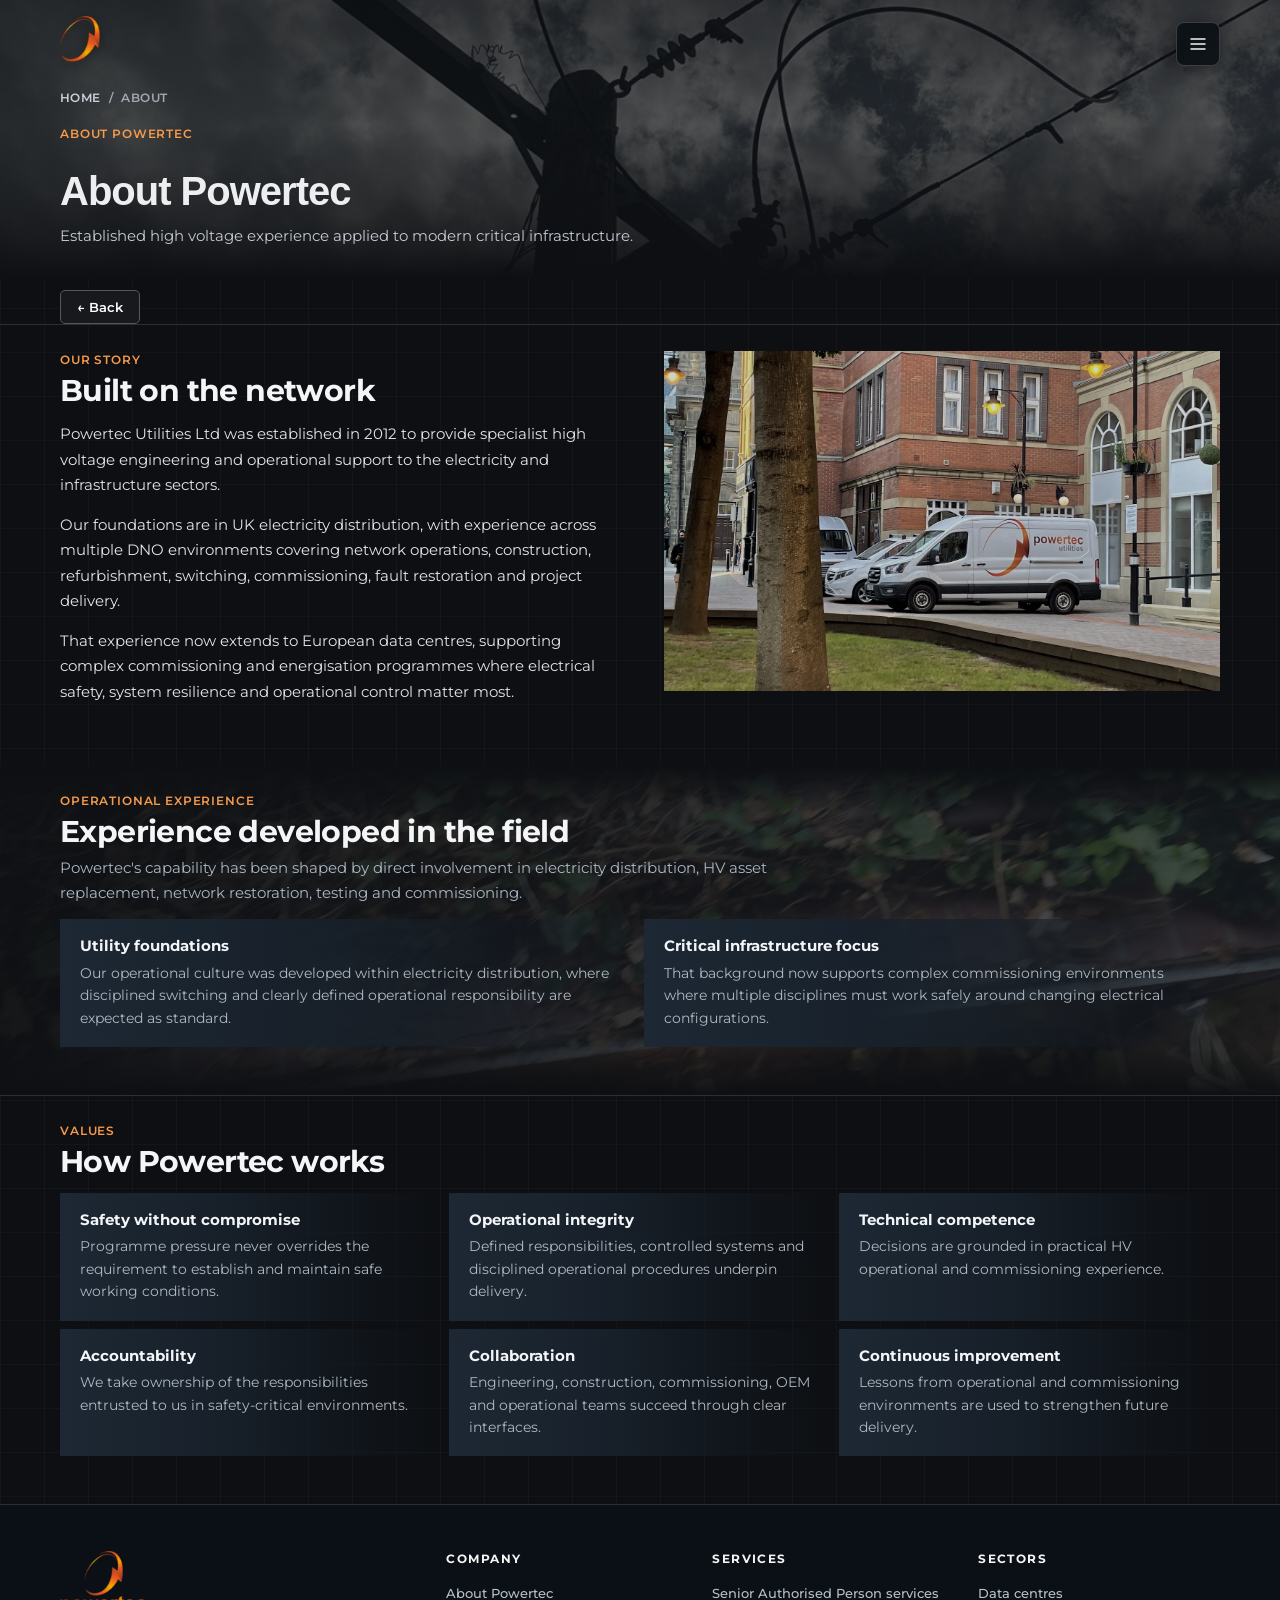
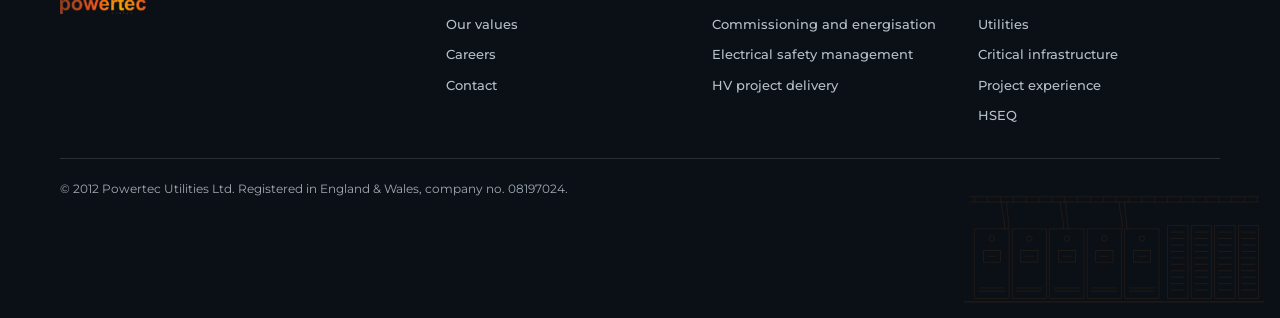
==== commit dc09331c: "Add files via upload" ====
--- a/about.html
+++ b/about.html
@@ -11,7 +11,7 @@
 <link href="https://fonts.googleapis.com" rel="preconnect"/>
 <link crossorigin="" href="https://fonts.gstatic.com" rel="preconnect"/>
 <link href="https://fonts.googleapis.com/css2?family=Montserrat:wght@400;500;600;700;800&amp;family=JetBrains+Mono:wght@500;700&amp;display=swap" rel="stylesheet"/>
-<link href="styles.css?v=3" rel="stylesheet"/>
+<link href="styles.css?v=4" rel="stylesheet"/>
 </head>
 <body class="biz" data-page="biz-about">
 <header class="site-head"><div class="wrap">
@@ -44,6 +44,6 @@
 </div>
 <p class="foot-legal">© 2012 Powertec Utilities Ltd. Registered in England &amp; Wales, company no. 08197024.</p>
 </div></footer>
-<script src="site.js?v=3"></script>
+<script src="site.js?v=4"></script>
 </body>
 </html>
--- a/styles.css
+++ b/styles.css
@@ -1318,14 +1318,15 @@
 @media (max-width:760px){.bgfade::after{background:linear-gradient(180deg,#0D0F12 0%,rgba(13,15,18,.78) 12%,rgba(13,15,18,.82) 88%,#0D0F12 100%)}.bgfade-img.on{opacity:.3}}
 @media (prefers-reduced-motion:reduce){.bgfade-img{transition:none;transform:none}}
 
-/* Site-wide refinements: uniform fixed navigation over photographic backgrounds. */
-.site-head{position:fixed;top:0;left:0;right:0;z-index:40;pointer-events:none;background:transparent;}
-.site-head .wrap{pointer-events:none;}
-.site-head .site-mark,.site-head .lockup,.site-head .menu-btn{pointer-events:auto;}
-.site-head .site-mark img{display:block;width:58px;max-height:66px;object-fit:contain;}
-.menu-btn{backdrop-filter:blur(9px);-webkit-backdrop-filter:blur(9px);background:rgba(11,16,22,.86);}
-/* Restrained type sizes on prominent action panels. */
-.dashboard-links a strong,.launch-copy strong{font-size:clamp(16px,1.5vw,21px);line-height:1.3;}
-/* Improve contrast on procedural and supporting copy wherever present. */
-.prose p,.panel p,.field dd,.launch-desc,.dashboard-links a span{color:#E0E5E9;}
-@media(max-width:640px){.site-head .site-mark img{width:48px;}.site-head .wrap{padding-block:14px;}}
+/* Site-wide navigation: consistent fixed position over page imagery. */
+.site-head{position:fixed!important;top:0;left:0;right:0;z-index:40;pointer-events:none;background:transparent!important}
+.site-head .wrap{pointer-events:none;padding-block:16px!important;min-height:64px}
+.site-head .wrap > *{pointer-events:auto}
+.header-home{display:inline-flex;align-items:center;justify-content:center;min-width:44px;min-height:44px}
+.header-home img{width:48px;max-height:48px;object-fit:contain;display:block}
+.site-head .menu-btn{background:rgba(10,15,20,.88);backdrop-filter:blur(5px);-webkit-backdrop-filter:blur(5px)}
+.home-logo-link{display:inline-block}
+/* Readability and restrained typography. */
+.prose p,.panel p,.biz-split p{color:#e1e5e8}
+.btn.primary,.launch-tag,.eyebrow{letter-spacing:.025em}
+@media(max-width:640px){.site-head .wrap{padding-block:10px!important}.header-home img{width:40px}.site-head .menu-btn{width:48px;height:48px}}
